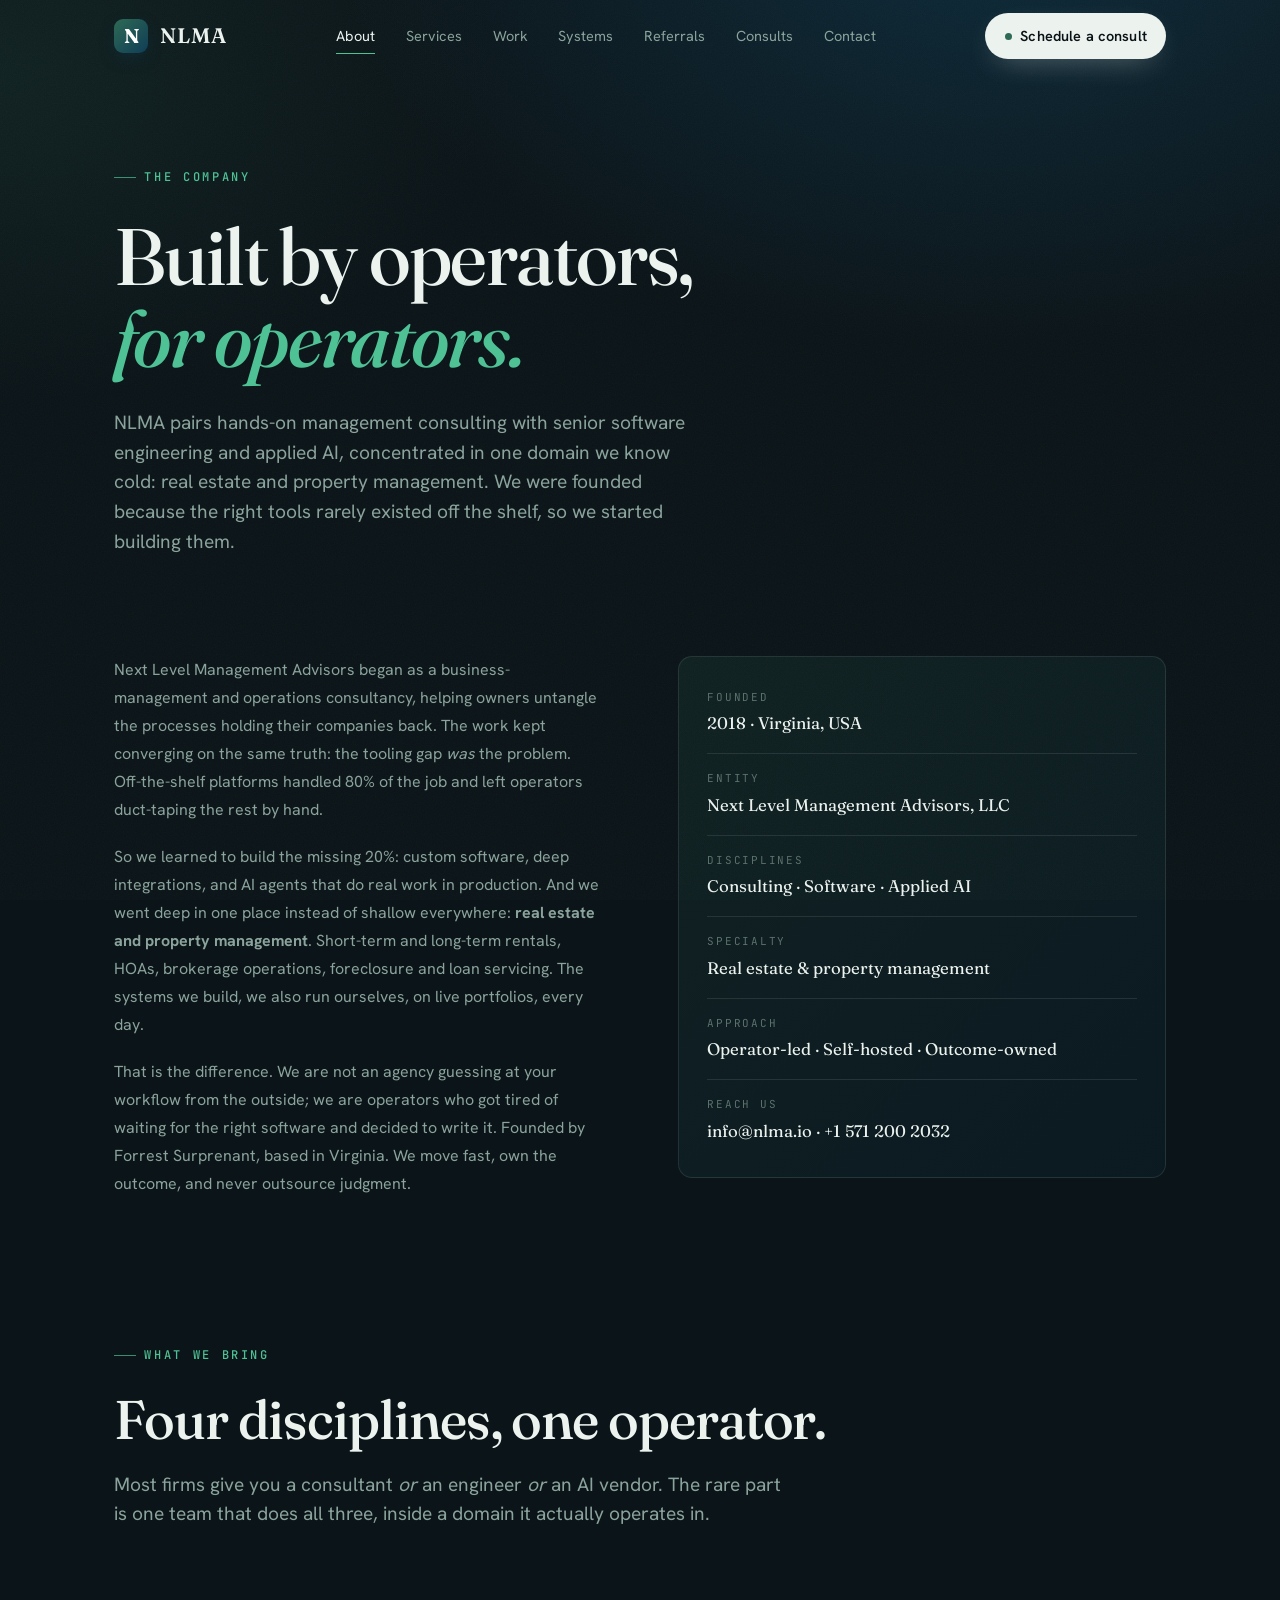
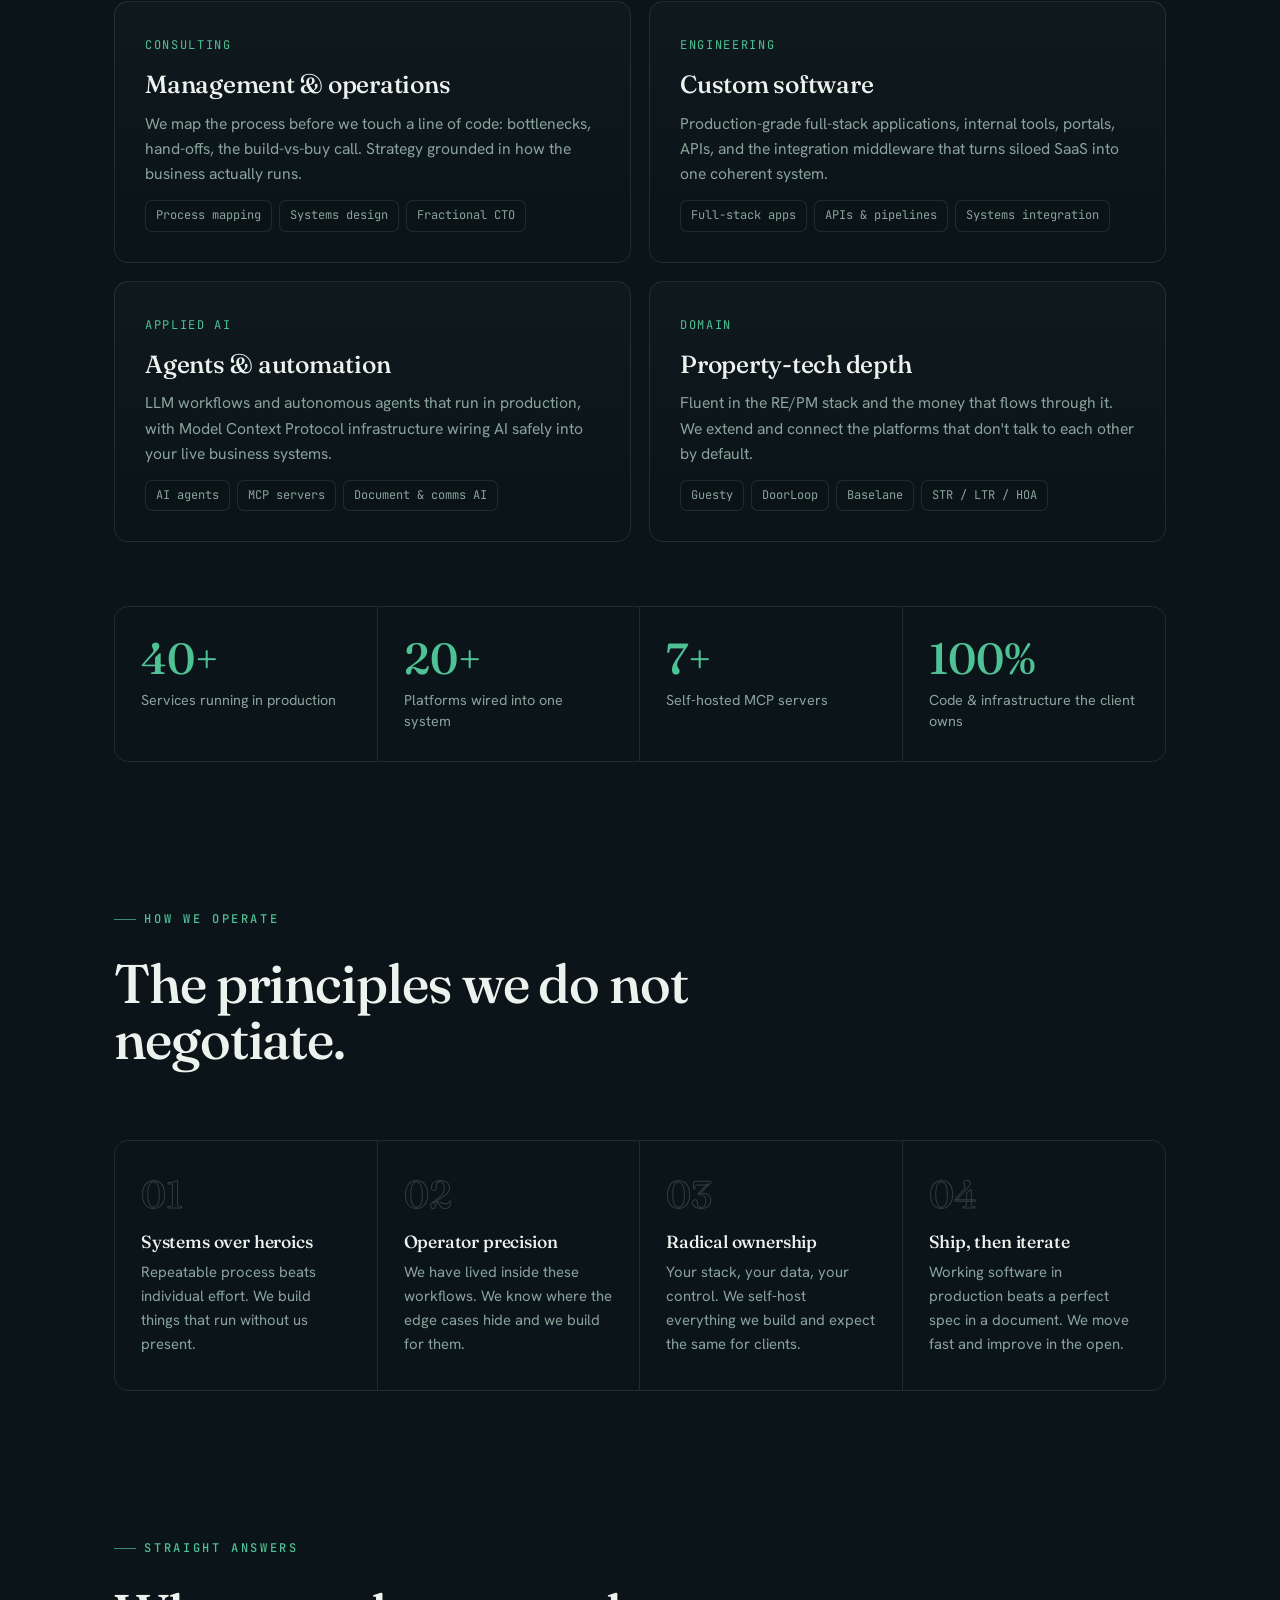
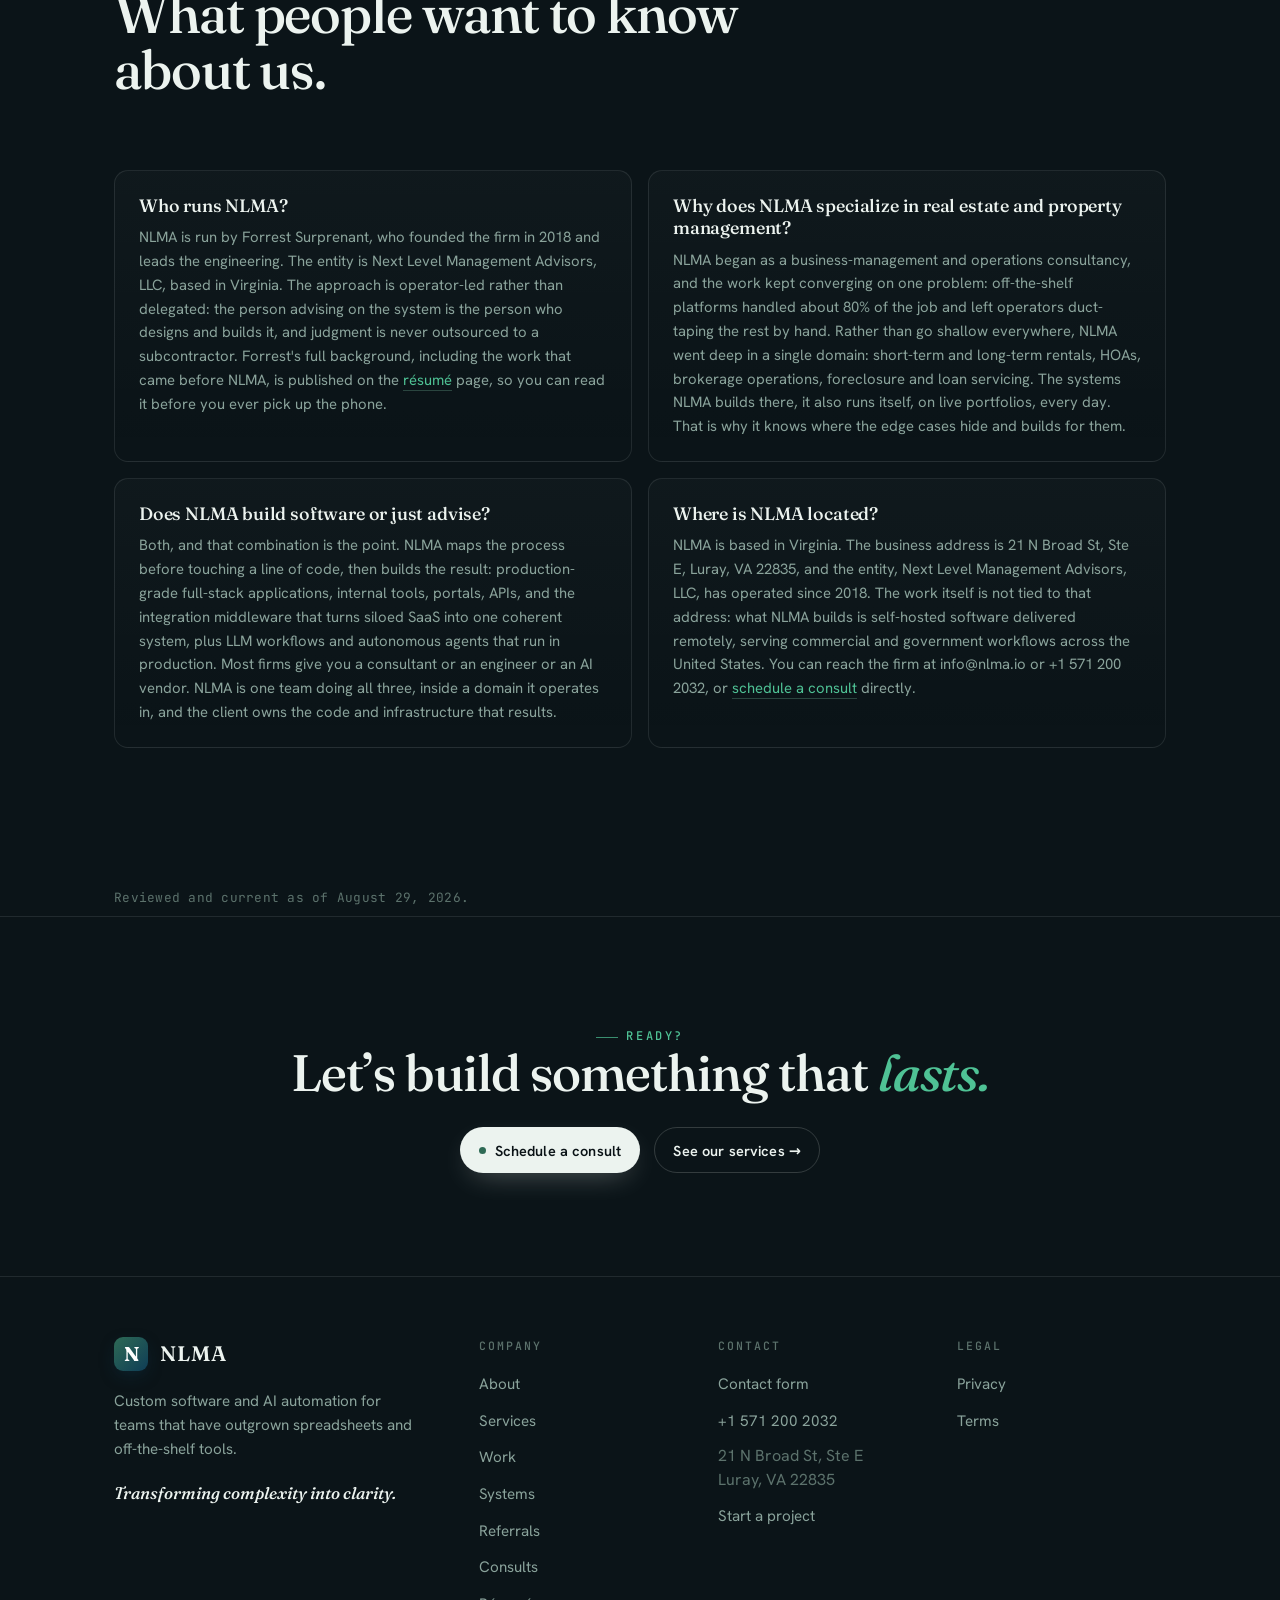
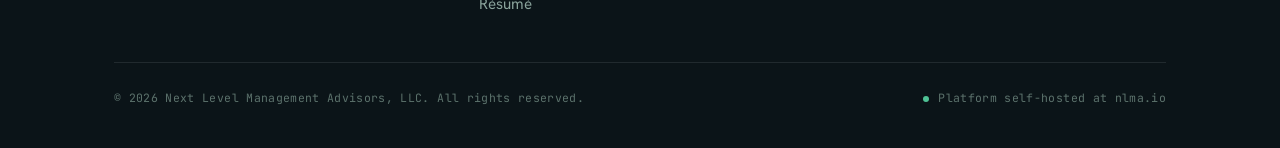
==== about.html @ 3d7e0e8d "Answer the questions buyers actually ask, and finish the dash sweep properly Four pages gain questio" ====
<!DOCTYPE html>
<html lang="en">
<head>
<meta charset="UTF-8" />
<meta name="viewport" content="width=device-width, initial-scale=1.0" />
<link rel="icon" href="/favicon.ico" sizes="any" />
<link rel="icon" href="/favicon.svg" type="image/svg+xml" />
<link rel="apple-touch-icon" href="/apple-touch-icon.png" />
<link rel="manifest" href="/site.webmanifest" />
<meta name="theme-color" content="#0B1418" />
<meta property="og:image" content="https://nlma.io/og-image.png" />
<meta property="og:image:width" content="1200" />
<meta property="og:image:height" content="630" />
<meta property="og:image:secure_url" content="https://nlma.io/og-image.png" />
<meta property="og:image:type" content="image/png" />
<meta property="og:image:alt" content="NLMA - Systems that do the work" />
<meta name="twitter:card" content="summary_large_image" />
<meta name="twitter:title" content="Systems that do the work · NLMA" />
<meta name="twitter:description" content="Operations consulting, software engineering, and applied AI, concentrated in real estate and property management." />
<meta name="twitter:image" content="https://nlma.io/og-image.png" />
<title>About · NLMA · Next Level Management Advisors</title>
<meta name="description" content="NLMA pairs operations consulting with senior software engineering and applied AI, concentrated in real estate and property management. Founded by operators who got tired of waiting for the right tools to exist." />
<link rel="canonical" href="https://nlma.io/about" />
<link rel="preload" href="/fonts/fraunces-roman.woff2" as="font" type="font/woff2" crossorigin />
<link rel="preload" href="/fonts/hanken-grotesk.woff2" as="font" type="font/woff2" crossorigin />
<link href="/fonts.css" rel="stylesheet" />
<style>

/* ============================================================
   TOKENS
   ============================================================ */
:root{
  --ink:#0B1418;--ink-2:#0E1E28;--ink-3:#10212c;
  --ocean:#0F3D56;--pine:#2E6A55;--signal:#4FC295;--signal-dim:#2E6A55;
  --paper:#ECF3EF;--muted:#8AA39B;--faint:#5C726C;
  --line:rgba(236,243,239,.10);--line-2:rgba(236,243,239,.18);
  --grad:linear-gradient(135deg,#2E6A55 0%,#0F3D56 100%);
  --grad-soft:linear-gradient(135deg,rgba(46,106,85,.16),rgba(15,61,86,.16));
  --maxw:1180px;--gutter:clamp(20px,5vw,72px);--r:14px;
  --f-display:"Fraunces",Georgia,"Times New Roman",serif;
  --f-body:"Hanken Grotesk",system-ui,-apple-system,Segoe UI,Roboto,sans-serif;
  --f-mono:"JetBrains Mono",ui-monospace,SFMono-Regular,Menlo,monospace;
  --ease:cubic-bezier(.22,.61,.36,1);
}
*,*::before,*::after{box-sizing:border-box}
html{-webkit-text-size-adjust:100%;scroll-behavior:smooth}
@media (prefers-reduced-motion:reduce){html{scroll-behavior:auto}}
body{margin:0;background:var(--ink);color:var(--paper);
  font-family:var(--f-body);font-size:clamp(16px,1.05vw,17px);line-height:1.6;
  font-weight:400;-webkit-font-smoothing:antialiased;text-rendering:optimizeLegibility;overflow-x:hidden;}
img,svg{display:block;max-width:100%}
a{color:inherit;text-decoration:none}
button{font:inherit;color:inherit;cursor:pointer}
::selection{background:rgba(79,194,149,.28);color:#fff}
body::before{content:"";position:fixed;inset:0;z-index:-2;pointer-events:none;
  background:radial-gradient(1100px 700px at 78% -8%,rgba(15,61,86,.55),transparent 60%),
    radial-gradient(900px 600px at 0% 8%,rgba(46,106,85,.16),transparent 55%),var(--ink);}
body::after{content:"";position:fixed;inset:0;z-index:-1;pointer-events:none;opacity:.035;
  background-image:url("data:image/svg+xml,%3Csvg xmlns='http://www.w3.org/2000/svg' width='140' height='140'%3E%3Cfilter id='n'%3E%3CfeTurbulence type='fractalNoise' baseFrequency='.9' numOctaves='2'/%3E%3C/filter%3E%3Crect width='100%25' height='100%25' filter='url(%23n)'/%3E%3C/svg%3E");}
.wrap{max-width:var(--maxw);margin-inline:auto;padding-inline:var(--gutter)}
.eyebrow{font-family:var(--f-mono);font-size:12px;font-weight:500;letter-spacing:.22em;
  text-transform:uppercase;color:var(--signal);display:inline-flex;align-items:center;gap:.7em;}
.eyebrow::before{content:"";width:22px;height:1px;background:var(--signal);opacity:.7}
h1,h2,h3{font-family:var(--f-display);font-weight:500;line-height:1.03;letter-spacing:-.02em;margin:0}
h2{font-size:clamp(2rem,4.6vw,3.4rem)}
h3{font-size:clamp(1.3rem,2vw,1.55rem);line-height:1.12;letter-spacing:-.01em}
.lede{color:var(--muted);font-size:clamp(1.05rem,1.5vw,1.22rem);line-height:1.55;max-width:62ch}
/* HEADER */
.site-head{position:fixed;top:0;left:0;right:0;z-index:60;
  transition:background .4s var(--ease),border-color .4s,backdrop-filter .4s;border-bottom:1px solid transparent;}
.site-head.scrolled{background:rgba(8,16,20,.72);backdrop-filter:blur(14px) saturate(140%);
  -webkit-backdrop-filter:blur(14px) saturate(140%);border-bottom-color:var(--line);}
.head-row{display:flex;align-items:center;justify-content:space-between;height:72px}
.brand{display:flex;align-items:center;gap:12px}
.brand .tile{width:34px;height:34px;border-radius:9px;background:var(--grad);
  display:grid;place-items:center;flex:none;box-shadow:0 6px 20px -8px rgba(15,61,86,.9)}
.brand .tile span{font-family:var(--f-display);font-weight:700;font-size:20px;color:#fff;line-height:1}
.brand .word{font-family:var(--f-display);font-weight:600;font-size:21px;letter-spacing:.04em}
.brand .word b{font-weight:600}
.nav{display:flex;align-items:center;gap:clamp(18px,2.4vw,36px)}
.nav a{font-size:14.5px;color:var(--muted);transition:color .25s;position:relative;padding:4px 0}
.nav a::after{content:"";position:absolute;left:0;bottom:-2px;height:1px;width:0;background:var(--signal);transition:width .3s var(--ease)}
.nav a:hover{color:var(--paper)}
.nav a:hover::after,.nav a[aria-current="page"]::after{width:100%}
.nav a[aria-current="page"]{color:var(--paper)}
.btn{display:inline-flex;align-items:center;gap:.6em;border-radius:999px;
  padding:.72em 1.25em;font-weight:600;font-size:14.5px;letter-spacing:.01em;
  border:1px solid transparent;transition:transform .25s var(--ease),box-shadow .3s,background .3s,border-color .3s;white-space:nowrap;}
.btn-primary{background:var(--paper);color:#0A1216;box-shadow:0 10px 30px -12px rgba(236,243,239,.4)}
.btn-primary .dot{width:7px;height:7px;border-radius:50%;background:var(--pine);transition:background .3s,box-shadow .3s}
.btn-primary:hover{transform:translateY(-2px)}
.btn-primary:hover .dot{background:var(--signal);box-shadow:0 0 0 4px rgba(79,194,149,.25)}
.btn-ghost{border-color:var(--line-2);color:var(--paper);background:transparent}
.btn-ghost:hover{border-color:var(--signal);background:rgba(79,194,149,.08);transform:translateY(-2px)}
.head-cta{display:flex;align-items:center;gap:14px}
.menu-toggle{display:none;width:42px;height:42px;border-radius:10px;border:1px solid var(--line-2);
  background:rgba(236,243,239,.03);align-items:center;justify-content:center}
.menu-toggle span,.menu-toggle span::before,.menu-toggle span::after{
  content:"";display:block;width:18px;height:1.5px;background:var(--paper);transition:.3s var(--ease)}
.menu-toggle span::before{transform:translateY(-6px)}
.menu-toggle span::after{transform:translateY(4.5px)}
body.menu-open .menu-toggle span{background:transparent}
body.menu-open .menu-toggle span::before{transform:rotate(45deg)}
body.menu-open .menu-toggle span::after{transform:rotate(-45deg) translateY(-1.5px)}
/* SECTION RHYTHM */
.section{padding-block:clamp(84px,11vw,140px);position:relative}
.section-head{max-width:760px;margin-bottom:clamp(40px,6vw,72px)}
.section-head h2{margin-top:.5em}
.section-head .lede{margin-top:1.1em}
/* CAP GRID */
.cap-grid{display:grid;grid-template-columns:repeat(2,1fr);gap:18px}
.cap{position:relative;border:1px solid var(--line);border-radius:var(--r);
  padding:34px 30px 30px;background:linear-gradient(180deg,rgba(236,243,239,.025),rgba(236,243,239,0));
  overflow:hidden;transition:transform .4s var(--ease),border-color .4s,background .4s;}
.cap::before{content:"";position:absolute;inset:-40% 50% 50% -40%;
  background:radial-gradient(circle,rgba(79,194,149,.16),transparent 70%);opacity:0;transition:opacity .5s var(--ease)}
.cap:hover{transform:translateY(-4px);border-color:var(--line-2);background:linear-gradient(180deg,rgba(236,243,239,.04),rgba(236,243,239,0))}
.cap:hover::before{opacity:1}
.cap .key{font-family:var(--f-mono);font-size:12px;color:var(--signal);letter-spacing:.14em;text-transform:uppercase}
.cap h3{margin:16px 0 12px}
.cap p{color:var(--muted);font-size:.98rem;margin:0;position:relative}
.cap .mark{position:absolute;top:28px;right:28px;color:var(--faint);transition:color .4s,transform .4s var(--ease)}
.cap:hover .mark{color:var(--signal);transform:translate(2px,-2px)}
/* CHIPS */
.chips{display:flex;flex-wrap:wrap;gap:7px;margin-top:14px}
.chip{font-family:var(--f-mono);font-size:12px;color:var(--muted);padding:5px 10px;border-radius:7px;
  border:1px solid var(--line);background:rgba(11,20,24,.4);transition:.3s var(--ease);cursor:default;white-space:nowrap}
.chip:hover{color:var(--paper);border-color:var(--signal);background:rgba(79,194,149,.08);transform:translateY(-2px)}
/* CONTACT / FORM */
.contact-panel{border:1px solid var(--line);border-radius:24px;overflow:hidden;
  display:grid;grid-template-columns:1.05fr .95fr;
  background:linear-gradient(135deg,rgba(46,106,85,.14),rgba(15,61,86,.18));}
.contact-left{padding:clamp(38px,5vw,60px)}
.contact-left h2{font-size:clamp(2rem,4.4vw,3.1rem)}
.contact-left h2 .it{font-style:italic}
.reach{margin-top:34px;display:flex;flex-direction:column;gap:6px}
.reach a{font-family:var(--f-display);font-size:clamp(1.3rem,2.4vw,1.9rem);font-weight:500;
  display:inline-flex;align-items:center;gap:.4em;width:fit-content;position:relative}
.reach a .u{position:absolute;left:0;bottom:1px;height:2px;width:0;background:var(--signal);transition:width .35s var(--ease)}
.reach a:hover .u{width:100%}
.reach .k{font-family:var(--f-mono);font-size:11px;letter-spacing:.18em;text-transform:uppercase;
  color:var(--faint);display:block;margin-bottom:4px}
.reach .meta{margin-top:30px;font-family:var(--f-mono);font-size:12px;color:var(--faint);letter-spacing:.04em;line-height:1.8}
.form{padding:clamp(34px,4.5vw,52px);background:rgba(8,16,20,.5);border-left:1px solid var(--line);display:flex;flex-direction:column;gap:16px}
.form .fhead{font-family:var(--f-mono);font-size:11.5px;letter-spacing:.18em;text-transform:uppercase;color:var(--muted);margin-bottom:4px}
.field{display:flex;flex-direction:column;gap:7px}
.field label{font-size:13px;color:var(--muted)}
.field input,.field textarea{background:rgba(236,243,239,.04);border:1px solid var(--line-2);border-radius:10px;color:var(--paper);
  padding:12px 14px;font:inherit;font-size:15px;transition:border-color .3s,background .3s;resize:vertical}
.field input:focus,.field textarea:focus{outline:none;border-color:var(--signal);background:rgba(79,194,149,.06)}
.field input::placeholder,.field textarea::placeholder{color:var(--faint)}
.form .btn-primary{justify-content:center;margin-top:6px}
/* FOOTER */
.foot{border-top:1px solid var(--line);padding-block:60px 40px}
.foot-top{display:grid;grid-template-columns:1.6fr 1fr 1fr 1fr;gap:30px;padding-bottom:46px;border-bottom:1px solid var(--line)}
.foot .blurb{color:var(--muted);font-size:.95rem;max-width:34ch;margin:18px 0 0}
.foot .tagline{font-family:var(--f-display);font-style:italic;color:var(--paper);font-size:1.05rem;margin-top:18px}
.foot h4{font-family:var(--f-mono);font-size:11.5px;letter-spacing:.18em;text-transform:uppercase;color:var(--faint);font-weight:500;margin:0 0 16px}
.foot ul{list-style:none;margin:0;padding:0;display:flex;flex-direction:column;gap:11px}
.foot ul a{color:var(--muted);font-size:.95rem;transition:color .25s}
.foot ul a:hover{color:var(--signal)}
.foot-bot{display:flex;align-items:center;justify-content:space-between;gap:20px;padding-top:26px;flex-wrap:wrap}
.foot-bot p{margin:0;font-family:var(--f-mono);font-size:11.5px;color:var(--faint);letter-spacing:.03em}
.foot-bot .sysline{display:inline-flex;align-items:center;gap:9px}
.foot-bot .sysline i{width:6px;height:6px;border-radius:50%;background:var(--signal);font-style:normal;animation:beat 2.4s var(--ease) infinite}
@keyframes beat{0%{box-shadow:0 0 0 0 rgba(79,194,149,.55)}70%{box-shadow:0 0 0 9px rgba(79,194,149,0)}100%{box-shadow:0 0 0 0 rgba(79,194,149,0)}}
/* REVEAL */
.reveal{opacity:0;transform:translateY(26px);transition:opacity .8s var(--ease),transform .8s var(--ease)}
.reveal.in{opacity:1;transform:none}
.reveal[data-d="1"]{transition-delay:.08s}
.reveal[data-d="2"]{transition-delay:.16s}
.reveal[data-d="3"]{transition-delay:.24s}
.reveal[data-d="4"]{transition-delay:.32s}
.reveal[data-d="5"]{transition-delay:.40s}
a:focus-visible,button:focus-visible,input:focus-visible,textarea:focus-visible{
  outline:2px solid var(--signal);outline-offset:3px;border-radius:6px}
@media (max-width:960px){
  .nav,.head-cta .btn{display:none}
  .menu-toggle{display:flex}
  .head-cta{gap:0}
  .mobile-nav{position:fixed;inset:72px 0 0;z-index:55;background:rgba(8,15,19,.97);
    backdrop-filter:blur(16px);-webkit-backdrop-filter:blur(16px);
    display:flex;flex-direction:column;gap:6px;padding:30px var(--gutter);
    transform:translateY(-12px);opacity:0;pointer-events:none;transition:opacity .35s var(--ease),transform .35s var(--ease)}
  body.menu-open .mobile-nav{opacity:1;transform:none;pointer-events:auto}
  .mobile-nav a{font-family:var(--f-display);font-size:1.7rem;color:var(--paper);padding:14px 0;border-bottom:1px solid var(--line)}
  .mobile-nav .btn{margin-top:22px;justify-content:center;font-size:16px;padding:1em}
  .mobile-nav .btn-primary{color:#0A1216}
  .cap-grid{grid-template-columns:1fr}
  .contact-panel{grid-template-columns:1fr}
  .form{border-left:none;border-top:1px solid var(--line)}
  .foot-top{grid-template-columns:1fr 1fr}
  .foot .brandcol{grid-column:1 / -1}
}
@media (max-width:560px){
  .foot-top{grid-template-columns:1fr}
}
.mobile-nav{display:none}
@media (max-width:960px){.mobile-nav{display:flex}}
@media (prefers-reduced-motion:reduce){
  .reveal{opacity:1;transform:none;transition:none}
  .foot-bot .sysline i{animation:none}
}


/* page hero */
.page-hero{padding-top:160px;padding-bottom:80px}
.page-hero .eyebrow{margin-bottom:28px}
.page-hero h1{font-size:clamp(2.8rem,6.4vw,5rem);max-width:16ch}
.page-hero h1 .it{font-style:italic;color:var(--signal)}
.page-hero .lede{margin-top:28px;max-width:54ch}
/* values */
.values{display:grid;grid-template-columns:repeat(4,1fr);gap:0;border:1px solid var(--line);border-radius:var(--r);overflow:hidden}
.val{padding:34px 26px;border-right:1px solid var(--line)}
.val:last-child{border-right:none}
.val .num{font-family:var(--f-display);font-size:2.4rem;font-weight:500;color:transparent;
  -webkit-text-stroke:1px var(--line-2);line-height:1;margin-bottom:18px;transition:-webkit-text-stroke-color .4s}
.val:hover .num{-webkit-text-stroke-color:var(--signal)}
.val h3{font-size:1.1rem;margin-bottom:10px}
.val p{color:var(--muted);font-size:.93rem;margin:0}
/* story */
.story-grid{display:grid;grid-template-columns:1fr 1fr;gap:clamp(36px,6vw,90px);align-items:start}
.story-copy p{color:var(--muted);line-height:1.75;margin:0 0 1.2em}
.story-copy p:last-child{margin:0}
.story-aside{border:1px solid var(--line);border-radius:var(--r);padding:32px 28px;background:var(--grad-soft)}
.story-aside .item{display:flex;flex-direction:column;gap:4px;padding:16px 0;border-bottom:1px solid var(--line)}
.story-aside .item:first-child{padding-top:0}
.story-aside .item:last-child{border-bottom:none;padding-bottom:0}
.story-aside .item .k{font-family:var(--f-mono);font-size:11px;letter-spacing:.16em;text-transform:uppercase;color:var(--faint)}
.story-aside .item .v{font-family:var(--f-display);font-size:1.05rem;color:var(--paper)}
/* cta strip */
.cta-strip{text-align:center;padding-block:clamp(60px,8vw,110px);border-top:1px solid var(--line)}
.cta-strip h2{font-size:clamp(2rem,4.2vw,3.2rem);margin-bottom:28px}
.cta-strip h2 .it{font-style:italic;color:var(--signal)}
.cta-strip .btns{display:flex;justify-content:center;gap:14px;flex-wrap:wrap}
@media(max-width:960px){
  .values{grid-template-columns:1fr 1fr}
  .val{border-bottom:1px solid var(--line)}
  .val:nth-child(even){border-right:none}
  .val:nth-last-child(-n+2){border-bottom:none}
  .story-grid{grid-template-columns:1fr}
}
@media(max-width:560px){
  .values{grid-template-columns:1fr}
  .val{border-right:none}
  .val:last-child{border-bottom:none}
}
/* proof band */
.proof{display:grid;grid-template-columns:repeat(4,1fr);gap:0;border:1px solid var(--line);border-radius:var(--r);overflow:hidden}
.proof .p{padding:30px 26px;border-right:1px solid var(--line)}
.proof .p:last-child{border-right:none}
.proof .n{font-family:var(--f-display);font-size:clamp(2rem,3.4vw,2.8rem);font-weight:500;color:var(--signal);line-height:1}
.proof .l{color:var(--muted);font-size:.9rem;margin-top:10px;line-height:1.4}
@media(max-width:960px){
  .proof{grid-template-columns:1fr 1fr}
  .proof .p{border-bottom:1px solid var(--line)}
  .proof .p:nth-child(even){border-right:none}
  .proof .p:nth-last-child(-n+2){border-bottom:none}
}
@media(max-width:560px){.proof{grid-template-columns:1fr}.proof .p{border-right:none}.proof .p:last-child{border-bottom:none}}

/* ===== Q&A ===== */
.qa{display:grid;grid-template-columns:repeat(2,1fr);gap:16px}
.qa-item{border:1px solid var(--line);border-radius:var(--r);padding:24px 24px 22px;
  background:linear-gradient(180deg,rgba(236,243,239,.022),rgba(236,243,239,0))}
.qa-item h3{font-family:var(--f-display);font-size:1.12rem;color:var(--paper);margin:0 0 9px;line-height:1.25}
.qa-item p{color:var(--muted);font-size:.93rem;line-height:1.6;margin:0}
.qa-item a{color:var(--signal);text-decoration:none;border-bottom:1px solid rgba(122,194,161,.28)}
.qa-item a:hover{border-bottom-color:var(--signal)}
@media(max-width:900px){.qa{grid-template-columns:1fr}}
.reviewed-stamp{margin:0 0 8px;color:var(--faint);font-size:.8rem;font-family:var(--f-mono);letter-spacing:.02em}


.founder{margin:0 0 20px}
.founder img{display:block;width:100%;height:auto;border-radius:var(--r);border:1px solid var(--line)}
.founder figcaption{margin-top:10px;color:var(--faint);font-size:.85rem}
</style>
<noscript><style>.reveal{opacity:1 !important;transform:none !important}[data-boot]{opacity:1 !important}</style></noscript>
<script type="application/ld+json">
{"@context":"https://schema.org","@type":"ProfessionalService","@id":"https://nlma.io/#organization","name":"Next Level Management Advisors","alternateName":"NLMA","url":"https://nlma.io","logo":"https://nlma.io/icon-512.png","email":"info@nlma.io","telephone":"+1-571-200-2032","address":{"@type":"PostalAddress","streetAddress":"21 N Broad St, Ste E","addressLocality":"Luray","addressRegion":"VA","postalCode":"22835","addressCountry":"US"},"areaServed":"US","description":"Custom software and AI automation that turns operational complexity into systems that run themselves.","founder":{"@id":"https://nlma.io/#person"}}
</script>
<script type="application/ld+json">
{"@context":"https://schema.org","@type":"BreadcrumbList","itemListElement":[{"@type":"ListItem","position":1,"name":"Home","item":"https://nlma.io/"},{"@type":"ListItem","position":2,"name":"About","item":"https://nlma.io/about"}]}
</script>
</head>
<body>

<header class="site-head" id="head">
  <div class="wrap head-row">
    <a class="brand" href="/" aria-label="NLMA home">
      <span class="tile"><span>N</span></span>
      <span class="word"><b>NLMA</b></span>
    </a>
    <nav class="nav" aria-label="Primary">
      <a href="/about" aria-current="page">About</a>
      <a href="/services">Services</a>
      <a href="/portfolio">Work</a>
      <a href="/#systems">Systems</a>
      <a href="/referrals">Referrals</a>
      <a href="/consults">Consults</a>
      <a href="/contact">Contact</a>
    </nav>
    <div class="head-cta">
      <a class="btn btn-primary" href="/consults"><span class="dot"></span>Schedule a consult</a>
      <button class="menu-toggle" id="menuToggle" aria-label="Open menu" aria-expanded="false"><span></span></button>
    </div>
  </div>
</header>

<nav class="mobile-nav" id="mobileNav" aria-label="Mobile">
  <a href="/about">About</a>
  <a href="/services">Services</a>
  <a href="/portfolio">Work</a>
  <a href="/#systems">Systems</a>
  <a href="/referrals">Referrals</a>
  <a href="/consults">Consults</a>
  <a href="/contact">Contact</a>
  <a class="btn btn-primary" href="/consults"><span class="dot"></span>Schedule a consult</a>
</nav>

<main>

<!-- PAGE HERO -->
<section class="page-hero section">
  <div class="wrap">
    <span class="eyebrow" data-boot>The company</span>
    <h1 data-boot>Built by operators,<br><span class="it">for operators.</span></h1>
    <p class="lede" data-boot>NLMA pairs hands-on management consulting with senior software engineering and applied AI, concentrated in one domain we know cold: real estate and property management. We were founded because the right tools rarely existed off the shelf, so we started building them.</p>
  </div>
</section>

<!-- STORY -->
<section class="section" style="padding-top:0">
  <div class="wrap">
    <div class="story-grid">
      <div class="story-copy reveal">
        <p>Next Level Management Advisors began as a business-management and operations consultancy, helping owners untangle the processes holding their companies back. The work kept converging on the same truth: the tooling gap <em>was</em> the problem. Off-the-shelf platforms handled 80% of the job and left operators duct-taping the rest by hand.</p>
        <p>So we learned to build the missing 20%: custom software, deep integrations, and AI agents that do real work in production. And we went deep in one place instead of shallow everywhere: <strong>real estate and property management</strong>. Short-term and long-term rentals, HOAs, brokerage operations, foreclosure and loan servicing. The systems we build, we also run ourselves, on live portfolios, every day.</p>
        <p>That is the difference. We are not an agency guessing at your workflow from the outside; we are operators who got tired of waiting for the right software and decided to write it. Founded by Forrest Surprenant, based in Virginia. We move fast, own the outcome, and never outsource judgment.</p>
      </div>
            <!-- ===================================================================
           FOUNDER HEADSHOT SLOT
           To activate: drop a photo at  images/forrest-surprenant.jpg
             - 800x800 minimum, square crop, face centred
             - then DELETE the two comment markers around the <figure> below.
           Left commented so the page never ships a broken image.
      ==================================================================== -->
      <!--
      <figure class="founder reveal">
        <img src="/images/forrest-surprenant.jpg" width="440" height="440"
             loading="lazy" decoding="async"
             alt="Forrest Surprenant, founder of Next Level Management Advisors.">
        <figcaption>Forrest Surprenant, founder. Based in Virginia.</figcaption>
      </figure>
      -->
      <div class="story-aside reveal" data-d="2">
        <div class="item"><span class="k">Founded</span><span class="v">2018 · Virginia, USA</span></div>
        <div class="item"><span class="k">Entity</span><span class="v">Next Level Management Advisors, LLC</span></div>
        <div class="item"><span class="k">Disciplines</span><span class="v">Consulting · Software · Applied AI</span></div>
        <div class="item"><span class="k">Specialty</span><span class="v">Real estate &amp; property management</span></div>
        <div class="item"><span class="k">Approach</span><span class="v">Operator-led · Self-hosted · Outcome-owned</span></div>
        <div class="item"><span class="k">Reach us</span><span class="v">info@nlma.io · +1 571 200 2032</span></div>
      </div>
    </div>
  </div>
</section>

<!-- EXPERTISE -->
<section class="section" style="padding-top:0">
  <div class="wrap">
    <div class="section-head reveal">
      <span class="eyebrow">What we bring</span>
      <h2>Four disciplines, one operator.</h2>
      <p class="lede">Most firms give you a consultant <em>or</em> an engineer <em>or</em> an AI vendor. The rare part is one team that does all three, inside a domain it actually operates in.</p>
    </div>
    <div class="cap-grid">
      <div class="cap reveal">
        <div class="key">Consulting</div>
        <h3>Management &amp; operations</h3>
        <p>We map the process before we touch a line of code: bottlenecks, hand-offs, the build-vs-buy call. Strategy grounded in how the business actually runs.</p>
        <div class="chips"><span class="chip">Process mapping</span><span class="chip">Systems design</span><span class="chip">Fractional CTO</span></div>
      </div>
      <div class="cap reveal" data-d="1">
        <div class="key">Engineering</div>
        <h3>Custom software</h3>
        <p>Production-grade full-stack applications, internal tools, portals, APIs, and the integration middleware that turns siloed SaaS into one coherent system.</p>
        <div class="chips"><span class="chip">Full-stack apps</span><span class="chip">APIs &amp; pipelines</span><span class="chip">Systems integration</span></div>
      </div>
      <div class="cap reveal" data-d="2">
        <div class="key">Applied AI</div>
        <h3>Agents &amp; automation</h3>
        <p>LLM workflows and autonomous agents that run in production, with Model Context Protocol infrastructure wiring AI safely into your live business systems.</p>
        <div class="chips"><span class="chip">AI agents</span><span class="chip">MCP servers</span><span class="chip">Document &amp; comms AI</span></div>
      </div>
      <div class="cap reveal" data-d="3">
        <div class="key">Domain</div>
        <h3>Property-tech depth</h3>
        <p>Fluent in the RE/PM stack and the money that flows through it. We extend and connect the platforms that don't talk to each other by default.</p>
        <div class="chips"><span class="chip">Guesty</span><span class="chip">DoorLoop</span><span class="chip">Baselane</span><span class="chip">STR / LTR / HOA</span></div>
      </div>
    </div>
    <div class="proof reveal" data-d="2" style="margin-top:clamp(40px,6vw,64px)">
      <div class="p"><div class="n">40+</div><div class="l">Services running in production</div></div>
      <div class="p"><div class="n">20+</div><div class="l">Platforms wired into one system</div></div>
      <div class="p"><div class="n">7+</div><div class="l">Self-hosted MCP servers</div></div>
      <div class="p"><div class="n">100%</div><div class="l">Code &amp; infrastructure the client owns</div></div>
    </div>
  </div>
</section>

<!-- VALUES -->
<section class="section" style="padding-top:0">
  <div class="wrap">
    <div class="section-head reveal">
      <span class="eyebrow">How we operate</span>
      <h2>The principles we do not negotiate.</h2>
    </div>
    <div class="values">
      <div class="val reveal">
        <div class="num">01</div>
        <h3>Systems over heroics</h3>
        <p>Repeatable process beats individual effort. We build things that run without us present.</p>
      </div>
      <div class="val reveal" data-d="1">
        <div class="num">02</div>
        <h3>Operator precision</h3>
        <p>We have lived inside these workflows. We know where the edge cases hide and we build for them.</p>
      </div>
      <div class="val reveal" data-d="2">
        <div class="num">03</div>
        <h3>Radical ownership</h3>
        <p>Your stack, your data, your control. We self-host everything we build and expect the same for clients.</p>
      </div>
      <div class="val reveal" data-d="3">
        <div class="num">04</div>
        <h3>Ship, then iterate</h3>
        <p>Working software in production beats a perfect spec in a document. We move fast and improve in the open.</p>
      </div>
    </div>
  </div>
</section>

<!-- QUESTIONS -->
<section class="section" style="padding-top:0">
  <div class="wrap">
    <div class="section-head reveal">
      <span class="eyebrow">Straight answers</span>
      <h2>What people want to know about us.</h2>
    </div>
    <div class="qa">
      <div class="qa-item reveal">
        <h3>Who runs NLMA?</h3>
        <p>NLMA is run by Forrest Surprenant, who founded the firm in 2018 and leads the engineering. The entity is Next Level Management Advisors, LLC, based in Virginia. The approach is operator-led rather than delegated: the person advising on the system is the person who designs and builds it, and judgment is never outsourced to a subcontractor. Forrest's full background, including the work that came before NLMA, is published on the <a href="/resume">r&eacute;sum&eacute;</a> page, so you can read it before you ever pick up the phone.</p>
      </div>
      <div class="qa-item reveal" data-d="1">
        <h3>Why does NLMA specialize in real estate and property management?</h3>
        <p>NLMA began as a business-management and operations consultancy, and the work kept converging on one problem: off-the-shelf platforms handled about 80% of the job and left operators duct-taping the rest by hand. Rather than go shallow everywhere, NLMA went deep in a single domain: short-term and long-term rentals, HOAs, brokerage operations, foreclosure and loan servicing. The systems NLMA builds there, it also runs itself, on live portfolios, every day. That is why it knows where the edge cases hide and builds for them.</p>
      </div>
      <div class="qa-item reveal" data-d="2">
        <h3>Does NLMA build software or just advise?</h3>
        <p>Both, and that combination is the point. NLMA maps the process before touching a line of code, then builds the result: production-grade full-stack applications, internal tools, portals, APIs, and the integration middleware that turns siloed SaaS into one coherent system, plus LLM workflows and autonomous agents that run in production. Most firms give you a consultant or an engineer or an AI vendor. NLMA is one team doing all three, inside a domain it operates in, and the client owns the code and infrastructure that results.</p>
      </div>
      <div class="qa-item reveal" data-d="3">
        <h3>Where is NLMA located?</h3>
        <p>NLMA is based in Virginia. The business address is 21 N Broad St, Ste E, Luray, VA 22835, and the entity, Next Level Management Advisors, LLC, has operated since 2018. The work itself is not tied to that address: what NLMA builds is self-hosted software delivered remotely, serving commercial and government workflows across the United States. You can reach the firm at info@nlma.io or +1 571 200 2032, or <a href="/consults">schedule a consult</a> directly.</p>
      </div>
    </div>
  </div>
</section>

<div class="wrap"><p class="reviewed-stamp">Reviewed and current as of <time datetime="2026-08-29">August 29, 2026</time>.</p></div>

<!-- CTA -->
<section class="cta-strip">
  <div class="wrap">
    <span class="eyebrow">Ready?</span>
    <h2>Let&rsquo;s build something that <span class="it">lasts.</span></h2>
    <div class="btns">
      <a class="btn btn-primary" href="/consults"><span class="dot"></span>Schedule a consult</a>
      <a class="btn btn-ghost" href="/services">See our services &rarr;</a>
    </div>
  </div>
</section>

</main>

<footer class="foot">
  <div class="wrap">
    <div class="foot-top">
      <div class="brandcol">
        <a class="brand" href="/" aria-label="NLMA home">
          <span class="tile"><span>N</span></span>
          <span class="word"><b>NLMA</b></span>
        </a>
        <p class="blurb">Custom software and AI automation for teams that have outgrown spreadsheets and off-the-shelf tools.</p>
        <p class="tagline">Transforming complexity into clarity.</p>
      </div>
      <div>
        <h4>Company</h4>
        <ul>
          <li><a href="/about">About</a></li>
          <li><a href="/services">Services</a></li>
          <li><a href="/portfolio">Work</a></li>
          <li><a href="/#systems">Systems</a></li>
          <li><a href="/referrals">Referrals</a></li>
          <li><a href="/consults">Consults</a></li>
          <li><a href="/resume">Résumé</a></li>
        </ul>
      </div>
      <div>
        <h4>Contact</h4>
        <ul>
          <li><a href="/#contact">Contact form</a></li>
          <li><a href="tel:+15712002032">+1 571 200 2032</a></li>
          <li style="color:var(--faint);line-height:1.5">21 N Broad St, Ste E<br>Luray, VA 22835</li>
          <li><a href="/consults">Start a project</a></li>
        </ul>
      </div>
      <div>
        <h4>Legal</h4>
        <ul>
          <li><a href="/privacy">Privacy</a></li>
          <li><a href="/terms">Terms</a></li>
        </ul>
      </div>
    </div>
    <div class="foot-bot">
      <p>&copy; 2026 Next Level Management Advisors, LLC. All rights reserved.</p>
      <p class="sysline"><i></i>Platform self-hosted at nlma.io</p>
    </div>
  </div>
</footer>
<script>
(function(){
  var head=document.getElementById('head');
  var onScroll=function(){ head.classList.toggle('scrolled', window.scrollY>24); };
  onScroll(); window.addEventListener('scroll',onScroll,{passive:true});
  var t=document.getElementById('menuToggle');
  var close=function(){document.body.classList.remove('menu-open');t.setAttribute('aria-expanded','false');};
  t.addEventListener('click',function(){
    var open=document.body.classList.toggle('menu-open');
    t.setAttribute('aria-expanded',open?'true':'false');
  });
  document.querySelectorAll('#mobileNav a').forEach(function(a){a.addEventListener('click',close);});
})();
(function(){
  var reduce=window.matchMedia('(prefers-reduced-motion:reduce)').matches;
  var els=document.querySelectorAll('.reveal');
  if(reduce){els.forEach(function(e){e.classList.add('in');});}
  else if('IntersectionObserver' in window){
    var io=new IntersectionObserver(function(en){
      en.forEach(function(x){ if(x.isIntersecting){x.target.classList.add('in');io.unobserve(x.target);} });
    },{threshold:.16,rootMargin:'0px 0px -8% 0px'});
    els.forEach(function(e){io.observe(e);});
  } else { els.forEach(function(e){e.classList.add('in');}); }
})();
</script>
</body>
</html>
---- fonts.css ----
/* Self-hosted: Fraunces (display), Hanken Grotesk (body), JetBrains Mono (data).
   Subsetted to Latin; each @font-face is fetched by the browser only if a
   matching glyph is actually rendered on the page. */
@font-face{
  font-family:'Fraunces';
  font-style:italic;
  font-weight:500 600;
  font-display:swap;
  src:url(/fonts/fraunces-italic.woff2) format('woff2');
  unicode-range:U+0000-00FF,U+0131,U+0152-0153,U+02BB-02BC,U+02C6,U+02DA,U+02DC,U+0304,U+0308,U+0329,U+2000-206F,U+20AC,U+2122,U+2191,U+2193,U+2212,U+2215,U+FEFF,U+FFFD;
}
@font-face{
  font-family:'Fraunces';
  font-style:normal;
  font-weight:400 700;
  font-display:swap;
  src:url(/fonts/fraunces-roman.woff2) format('woff2');
  unicode-range:U+0000-00FF,U+0131,U+0152-0153,U+02BB-02BC,U+02C6,U+02DA,U+02DC,U+0304,U+0308,U+0329,U+2000-206F,U+20AC,U+2122,U+2191,U+2193,U+2212,U+2215,U+FEFF,U+FFFD;
}
@font-face{
  font-family:'Hanken Grotesk';
  font-style:normal;
  font-weight:400 700;
  font-display:swap;
  src:url(/fonts/hanken-grotesk.woff2) format('woff2');
  unicode-range:U+0000-00FF,U+0131,U+0152-0153,U+02BB-02BC,U+02C6,U+02DA,U+02DC,U+0304,U+0308,U+0329,U+2000-206F,U+20AC,U+2122,U+2191,U+2193,U+2212,U+2215,U+FEFF,U+FFFD;
}
@font-face{
  font-family:'JetBrains Mono';
  font-style:normal;
  font-weight:400 700;
  font-display:swap;
  src:url(/fonts/jetbrains-mono.woff2) format('woff2');
  unicode-range:U+0000-00FF,U+0131,U+0152-0153,U+02BB-02BC,U+02C6,U+02DA,U+02DC,U+0304,U+0308,U+0329,U+2000-206F,U+20AC,U+2122,U+2191,U+2193,U+2212,U+2215,U+FEFF,U+FFFD;
}
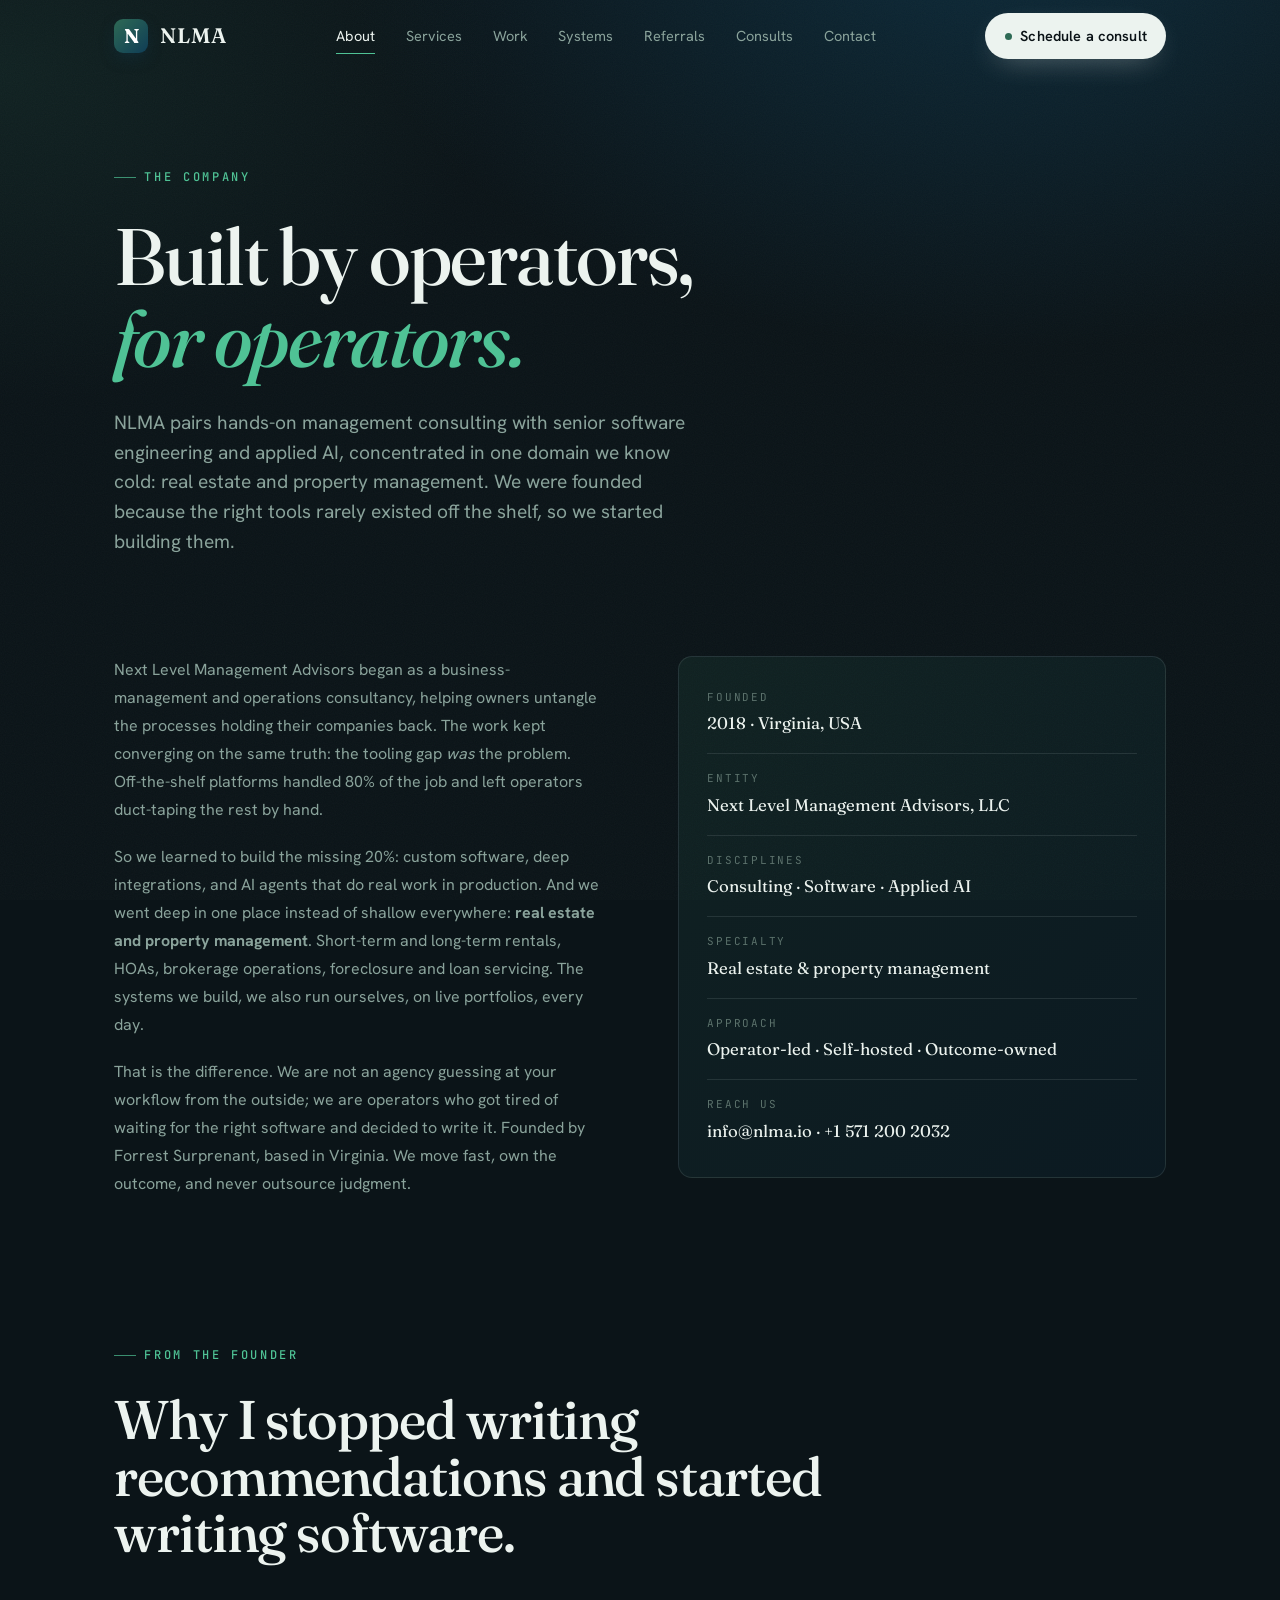
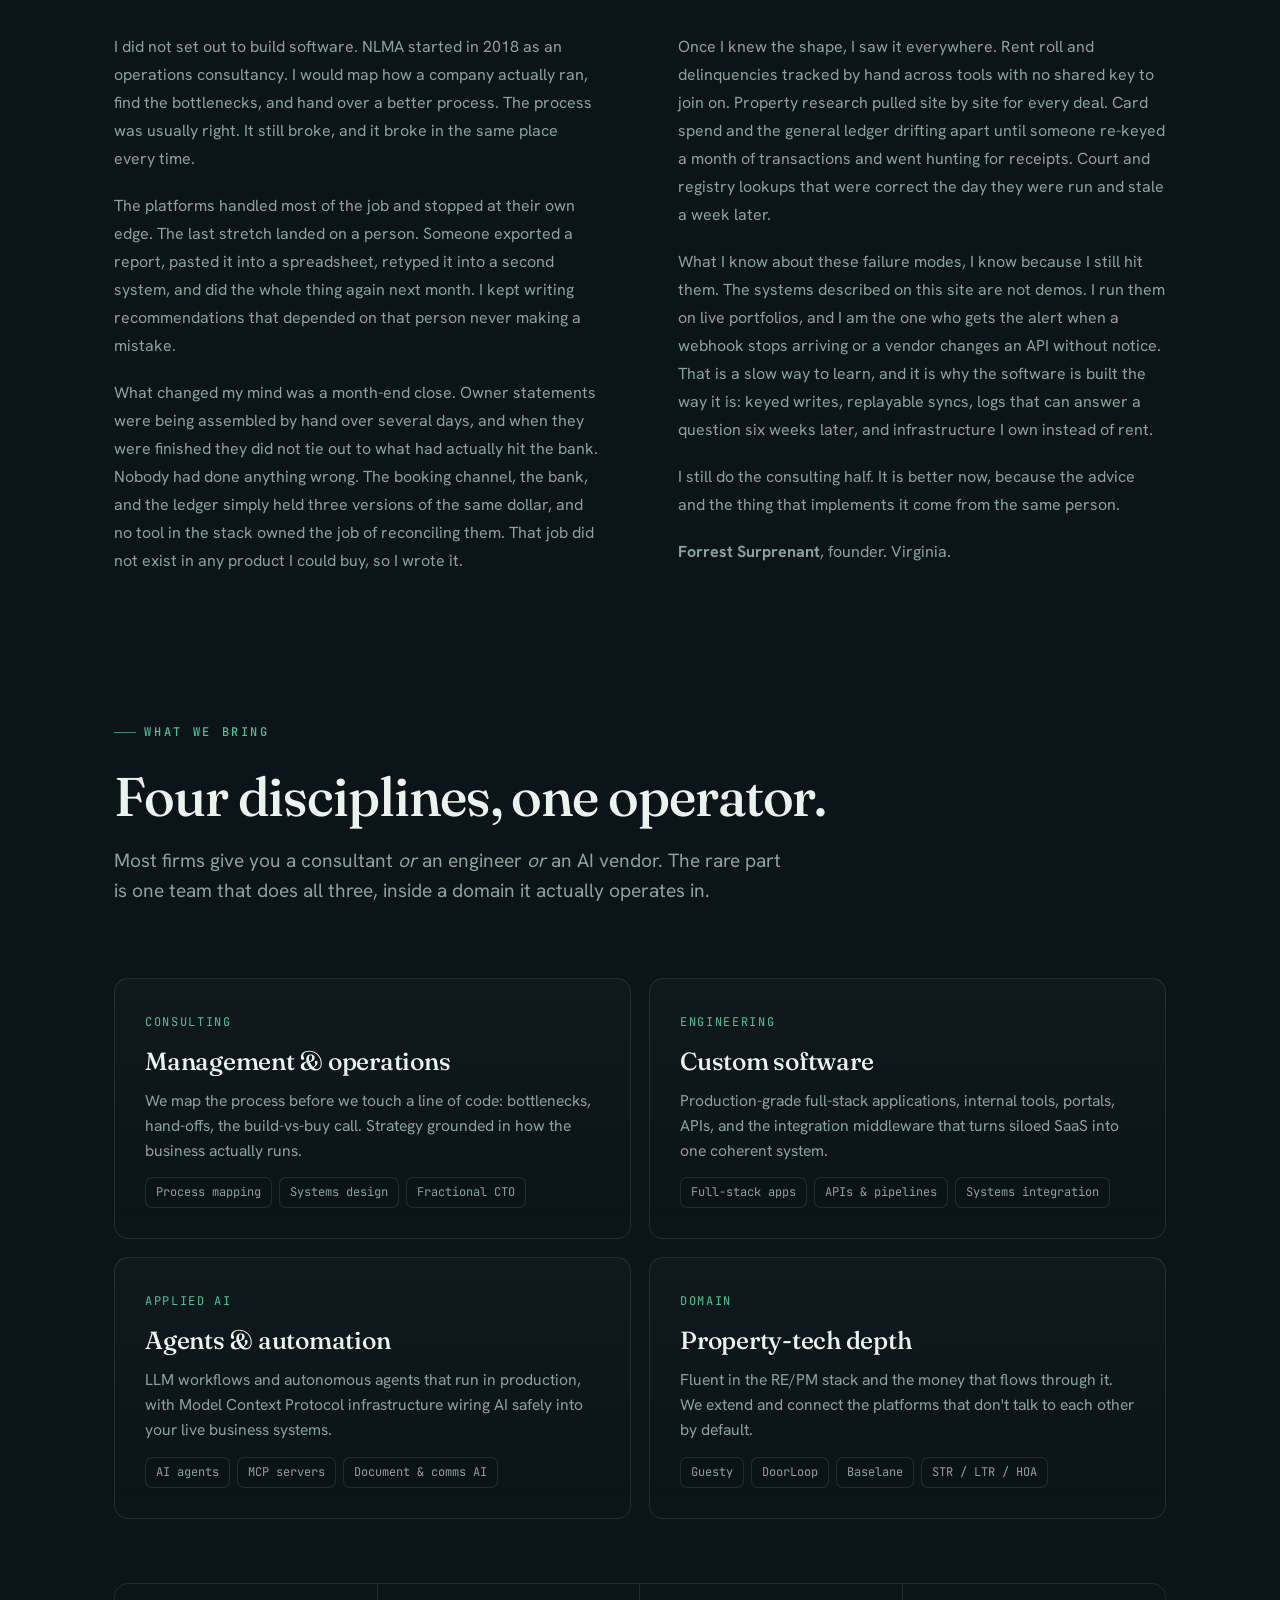
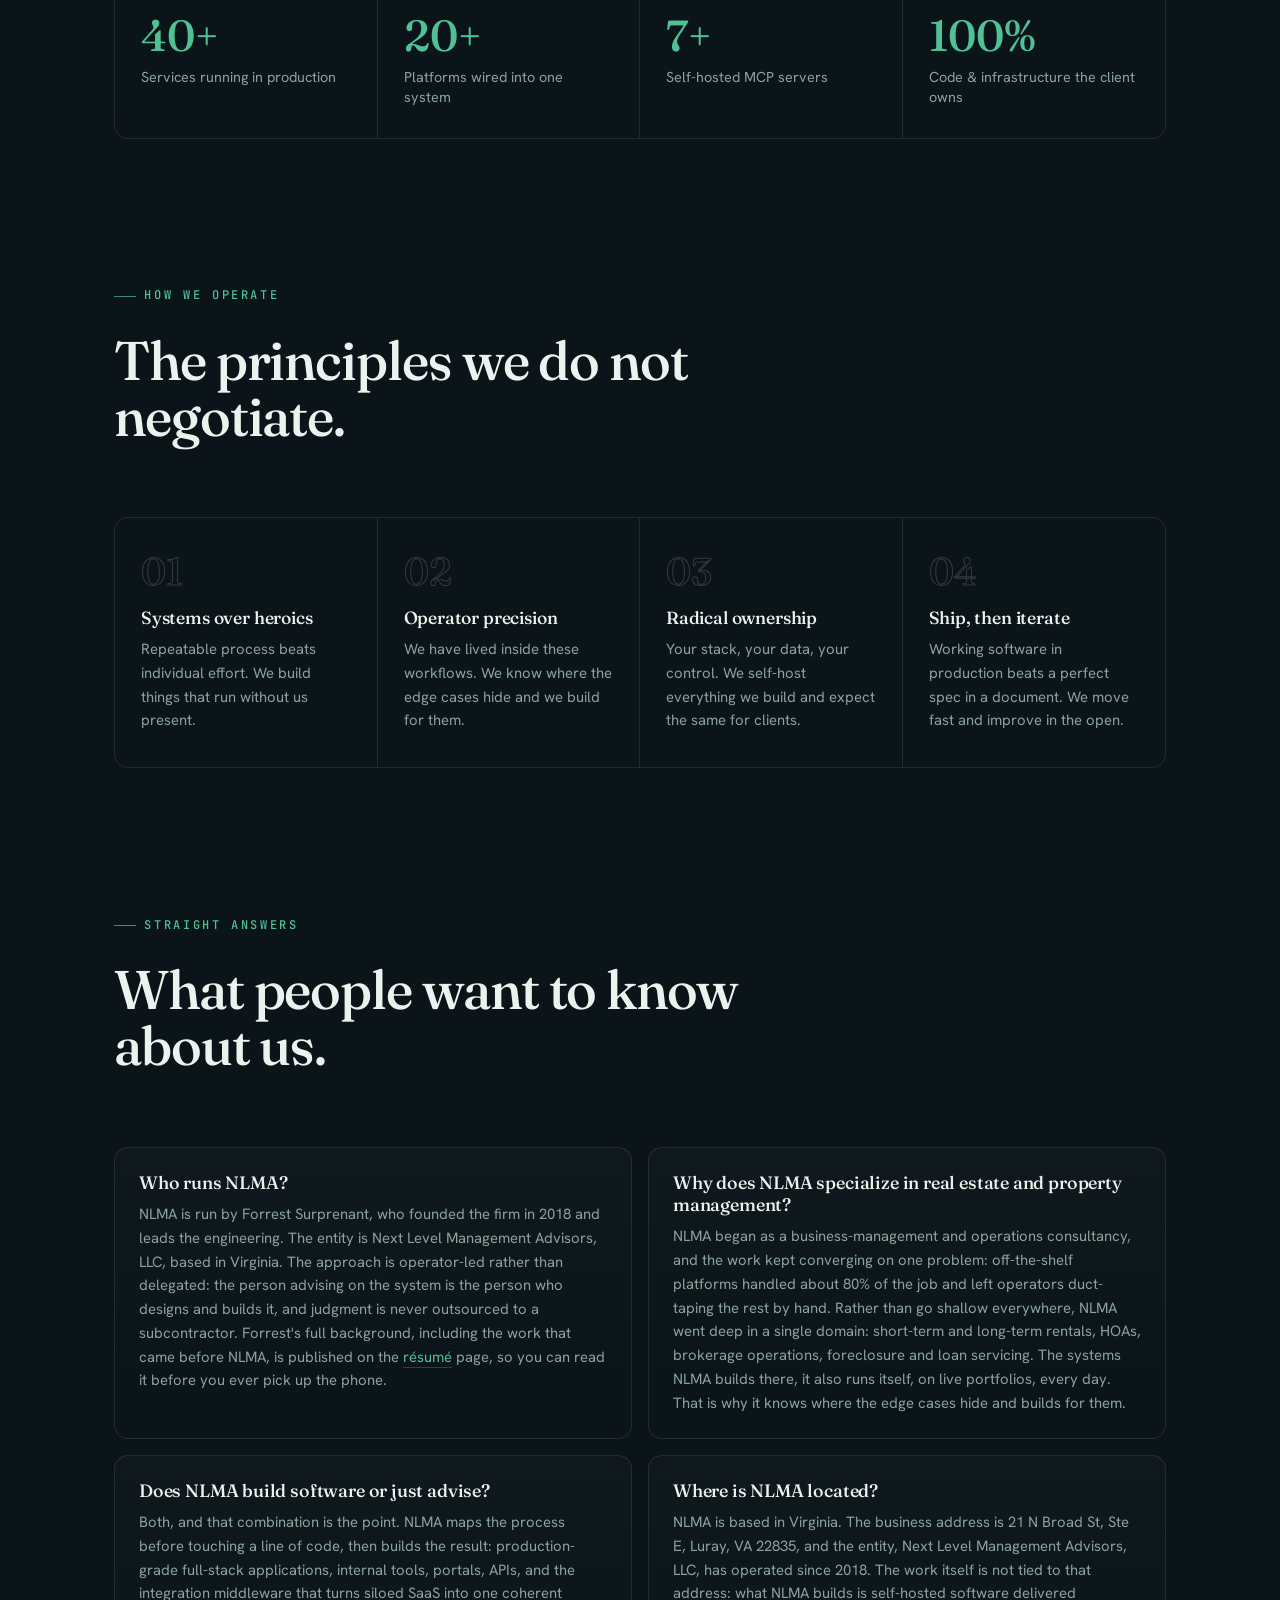
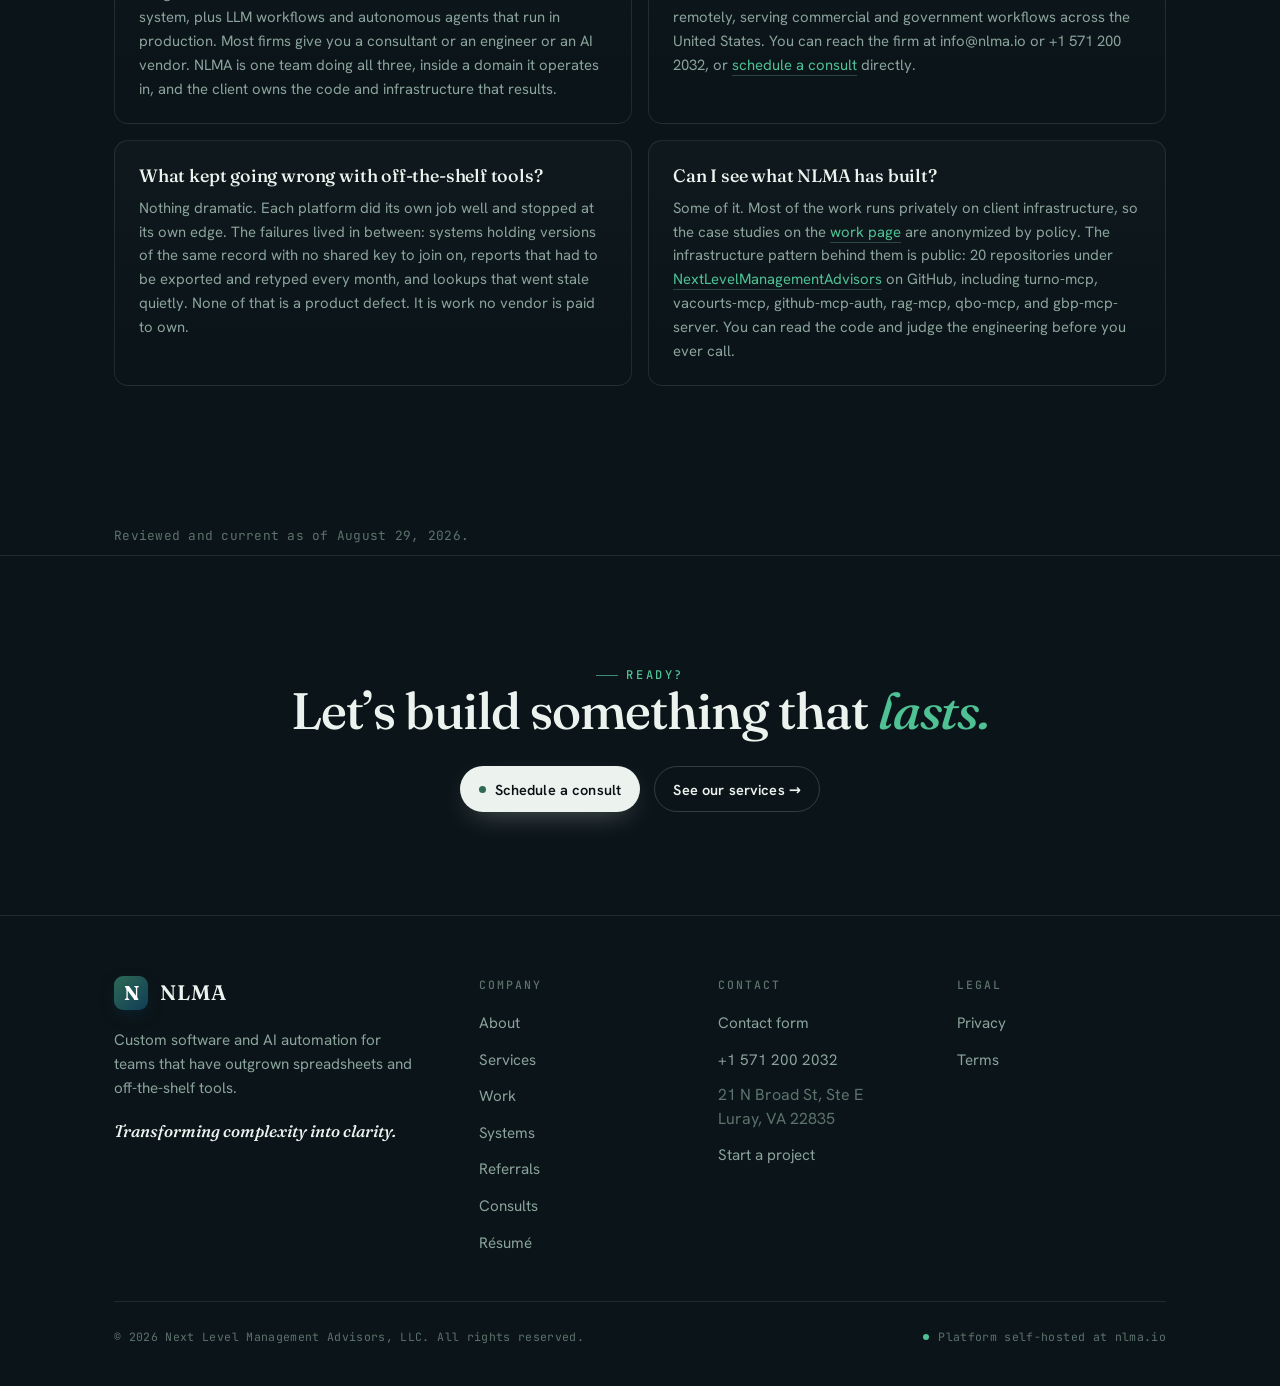
==== commit 129cb97c: "Say how the work is actually done, and make the resume readable while doing it Depth scored 66 becau" ====
--- a/about.html
+++ b/about.html
@@ -8,16 +8,16 @@
 <link rel="apple-touch-icon" href="/apple-touch-icon.png" />
 <link rel="manifest" href="/site.webmanifest" />
 <meta name="theme-color" content="#0B1418" />
-<meta property="og:image" content="https://nlma.io/og-image.png" />
+<meta property="og:image" content="https://nlma.io/og-image.jpg" />
 <meta property="og:image:width" content="1200" />
 <meta property="og:image:height" content="630" />
-<meta property="og:image:secure_url" content="https://nlma.io/og-image.png" />
-<meta property="og:image:type" content="image/png" />
+<meta property="og:image:secure_url" content="https://nlma.io/og-image.jpg" />
+<meta property="og:image:type" content="image/jpeg" />
 <meta property="og:image:alt" content="NLMA - Systems that do the work" />
 <meta name="twitter:card" content="summary_large_image" />
 <meta name="twitter:title" content="Systems that do the work · NLMA" />
 <meta name="twitter:description" content="Operations consulting, software engineering, and applied AI, concentrated in real estate and property management." />
-<meta name="twitter:image" content="https://nlma.io/og-image.png" />
+<meta name="twitter:image" content="https://nlma.io/og-image.jpg" />
 <title>About · NLMA · Next Level Management Advisors</title>
 <meta name="description" content="NLMA pairs operations consulting with senior software engineering and applied AI, concentrated in real estate and property management. Founded by operators who got tired of waiting for the right tools to exist." />
 <link rel="canonical" href="https://nlma.io/about" />
@@ -277,7 +277,7 @@
 </style>
 <noscript><style>.reveal{opacity:1 !important;transform:none !important}[data-boot]{opacity:1 !important}</style></noscript>
 <script type="application/ld+json">
-{"@context":"https://schema.org","@type":"ProfessionalService","@id":"https://nlma.io/#organization","name":"Next Level Management Advisors","alternateName":"NLMA","url":"https://nlma.io","logo":"https://nlma.io/icon-512.png","email":"info@nlma.io","telephone":"+1-571-200-2032","address":{"@type":"PostalAddress","streetAddress":"21 N Broad St, Ste E","addressLocality":"Luray","addressRegion":"VA","postalCode":"22835","addressCountry":"US"},"areaServed":"US","description":"Custom software and AI automation that turns operational complexity into systems that run themselves.","founder":{"@id":"https://nlma.io/#person"}}
+{"@context":"https://schema.org","@type":"ProfessionalService","@id":"https://nlma.io/#organization","name":"Next Level Management Advisors","alternateName":"NLMA","url":"https://nlma.io","logo":"https://nlma.io/icon-512.png","image":"https://nlma.io/og-image.jpg","sameAs":["https://github.com/NextLevelManagementAdvisors","https://www.linkedin.com/in/forrestsurprenant"],"email":"info@nlma.io","telephone":"+1-571-200-2032","address":{"@type":"PostalAddress","streetAddress":"21 N Broad St, Ste E","addressLocality":"Luray","addressRegion":"VA","postalCode":"22835","addressCountry":"US"},"areaServed":"US","description":"Custom software and AI automation that turns operational complexity into systems that run themselves.","founder":{"@id":"https://nlma.io/#person"}}
 </script>
 <script type="application/ld+json">
 {"@context":"https://schema.org","@type":"BreadcrumbList","itemListElement":[{"@type":"ListItem","position":1,"name":"Home","item":"https://nlma.io/"},{"@type":"ListItem","position":2,"name":"About","item":"https://nlma.io/about"}]}
@@ -365,6 +365,29 @@
   </div>
 </section>
 
+<!-- FROM THE FOUNDER -->
+<section class="section" style="padding-top:0">
+  <div class="wrap">
+    <div class="section-head reveal">
+      <span class="eyebrow">From the founder</span>
+      <h2>Why I stopped writing recommendations and <span class="it">started writing software.</span></h2>
+    </div>
+    <div class="story-grid">
+      <div class="story-copy reveal">
+        <p>I did not set out to build software. NLMA started in 2018 as an operations consultancy. I would map how a company actually ran, find the bottlenecks, and hand over a better process. The process was usually right. It still broke, and it broke in the same place every time.</p>
+        <p>The platforms handled most of the job and stopped at their own edge. The last stretch landed on a person. Someone exported a report, pasted it into a spreadsheet, retyped it into a second system, and did the whole thing again next month. I kept writing recommendations that depended on that person never making a mistake.</p>
+        <p>What changed my mind was a month-end close. Owner statements were being assembled by hand over several days, and when they were finished they did not tie out to what had actually hit the bank. Nobody had done anything wrong. The booking channel, the bank, and the ledger simply held three versions of the same dollar, and no tool in the stack owned the job of reconciling them. That job did not exist in any product I could buy, so I wrote it.</p>
+      </div>
+      <div class="story-copy reveal" data-d="1">
+        <p>Once I knew the shape, I saw it everywhere. Rent roll and delinquencies tracked by hand across tools with no shared key to join on. Property research pulled site by site for every deal. Card spend and the general ledger drifting apart until someone re-keyed a month of transactions and went hunting for receipts. Court and registry lookups that were correct the day they were run and stale a week later.</p>
+        <p>What I know about these failure modes, I know because I still hit them. The systems described on this site are not demos. I run them on live portfolios, and I am the one who gets the alert when a webhook stops arriving or a vendor changes an API without notice. That is a slow way to learn, and it is why the software is built the way it is: keyed writes, replayable syncs, logs that can answer a question six weeks later, and infrastructure I own instead of rent.</p>
+        <p>I still do the consulting half. It is better now, because the advice and the thing that implements it come from the same person.</p>
+        <p><strong>Forrest Surprenant</strong>, founder. Virginia.</p>
+      </div>
+    </div>
+  </div>
+</section>
+
 <!-- EXPERTISE -->
 <section class="section" style="padding-top:0">
   <div class="wrap">
@@ -463,6 +486,14 @@
       <div class="qa-item reveal" data-d="3">
         <h3>Where is NLMA located?</h3>
         <p>NLMA is based in Virginia. The business address is 21 N Broad St, Ste E, Luray, VA 22835, and the entity, Next Level Management Advisors, LLC, has operated since 2018. The work itself is not tied to that address: what NLMA builds is self-hosted software delivered remotely, serving commercial and government workflows across the United States. You can reach the firm at info@nlma.io or +1 571 200 2032, or <a href="/consults">schedule a consult</a> directly.</p>
+      </div>
+      <div class="qa-item reveal">
+        <h3>What kept going wrong with off-the-shelf tools?</h3>
+        <p>Nothing dramatic. Each platform did its own job well and stopped at its own edge. The failures lived in between: systems holding versions of the same record with no shared key to join on, reports that had to be exported and retyped every month, and lookups that went stale quietly. None of that is a product defect. It is work no vendor is paid to own.</p>
+      </div>
+      <div class="qa-item reveal" data-d="1">
+        <h3>Can I see what NLMA has built?</h3>
+        <p>Some of it. Most of the work runs privately on client infrastructure, so the case studies on the <a href="/portfolio">work page</a> are anonymized by policy. The infrastructure pattern behind them is public: 20 repositories under <a href="https://github.com/NextLevelManagementAdvisors" target="_blank" rel="noopener">NextLevelManagementAdvisors</a> on GitHub, including turno-mcp, vacourts-mcp, github-mcp-auth, rag-mcp, qbo-mcp, and gbp-mcp-server. You can read the code and judge the engineering before you ever call.</p>
       </div>
     </div>
   </div>
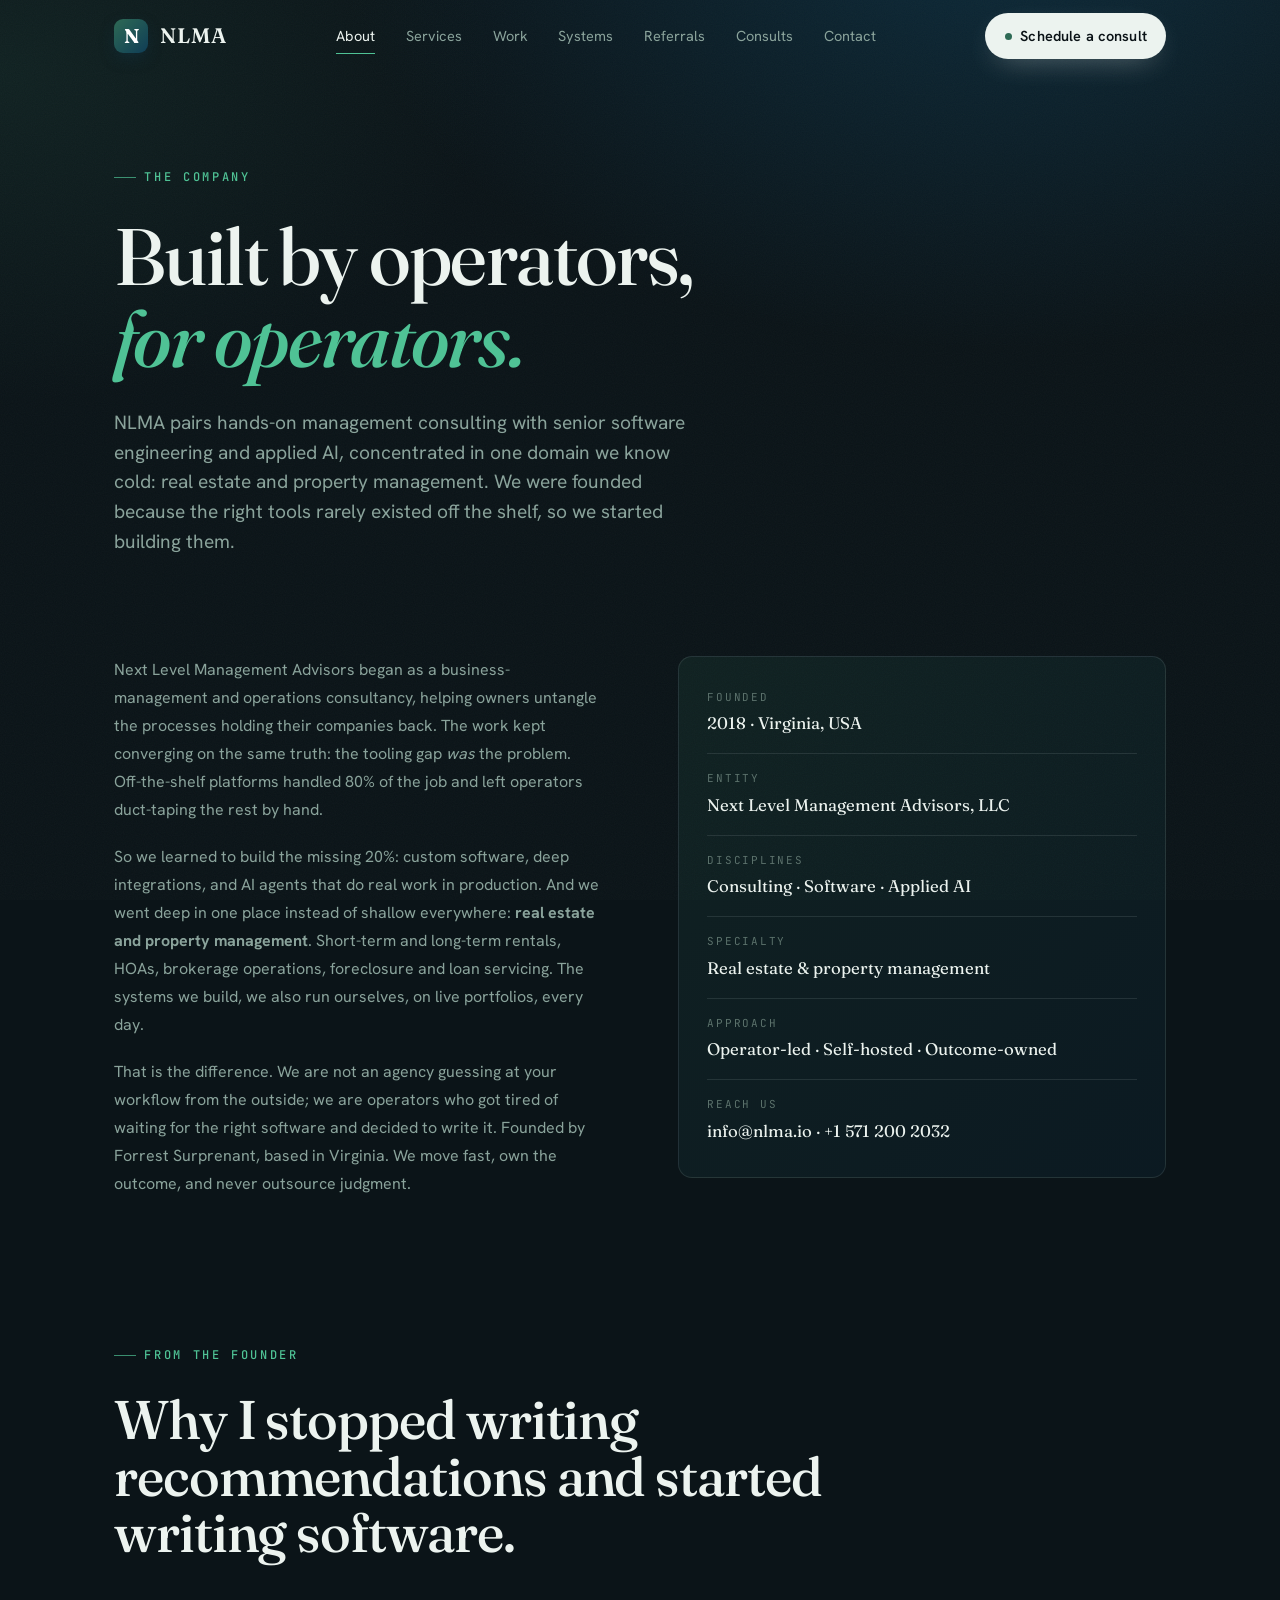
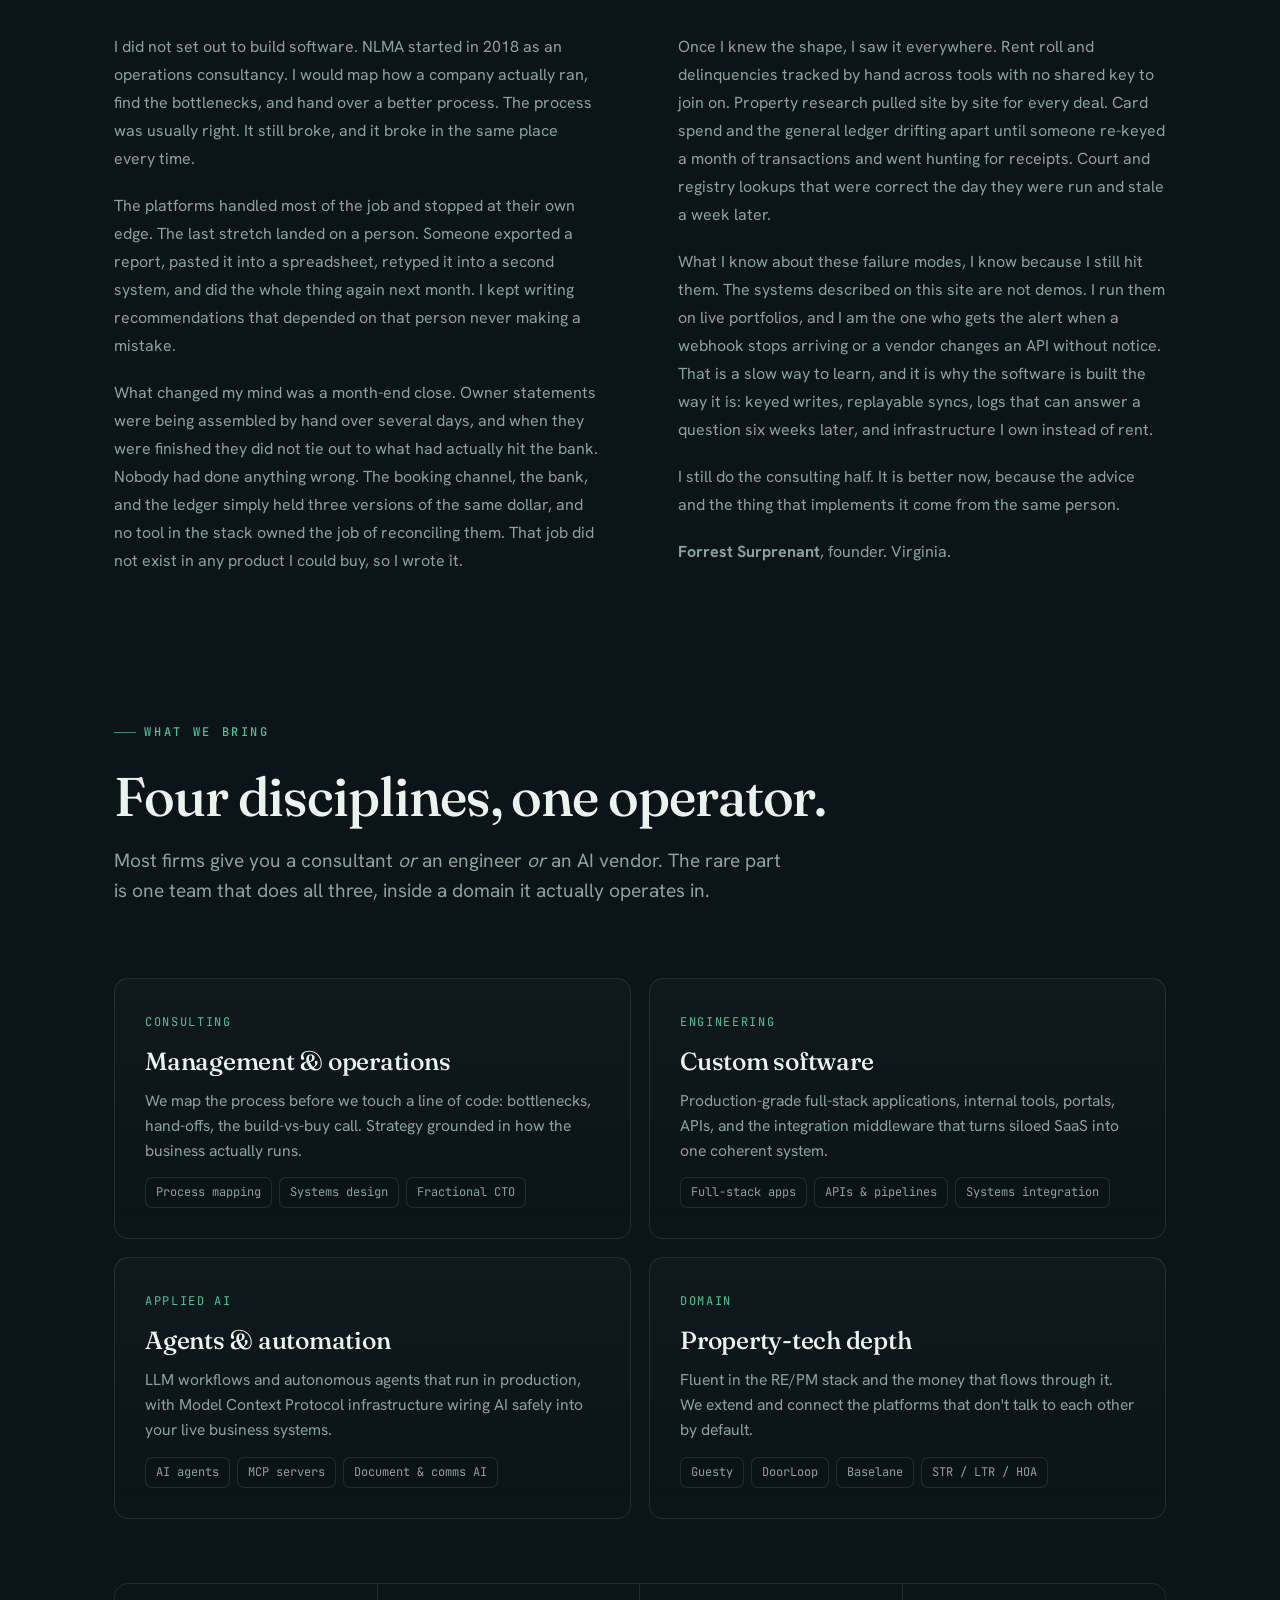
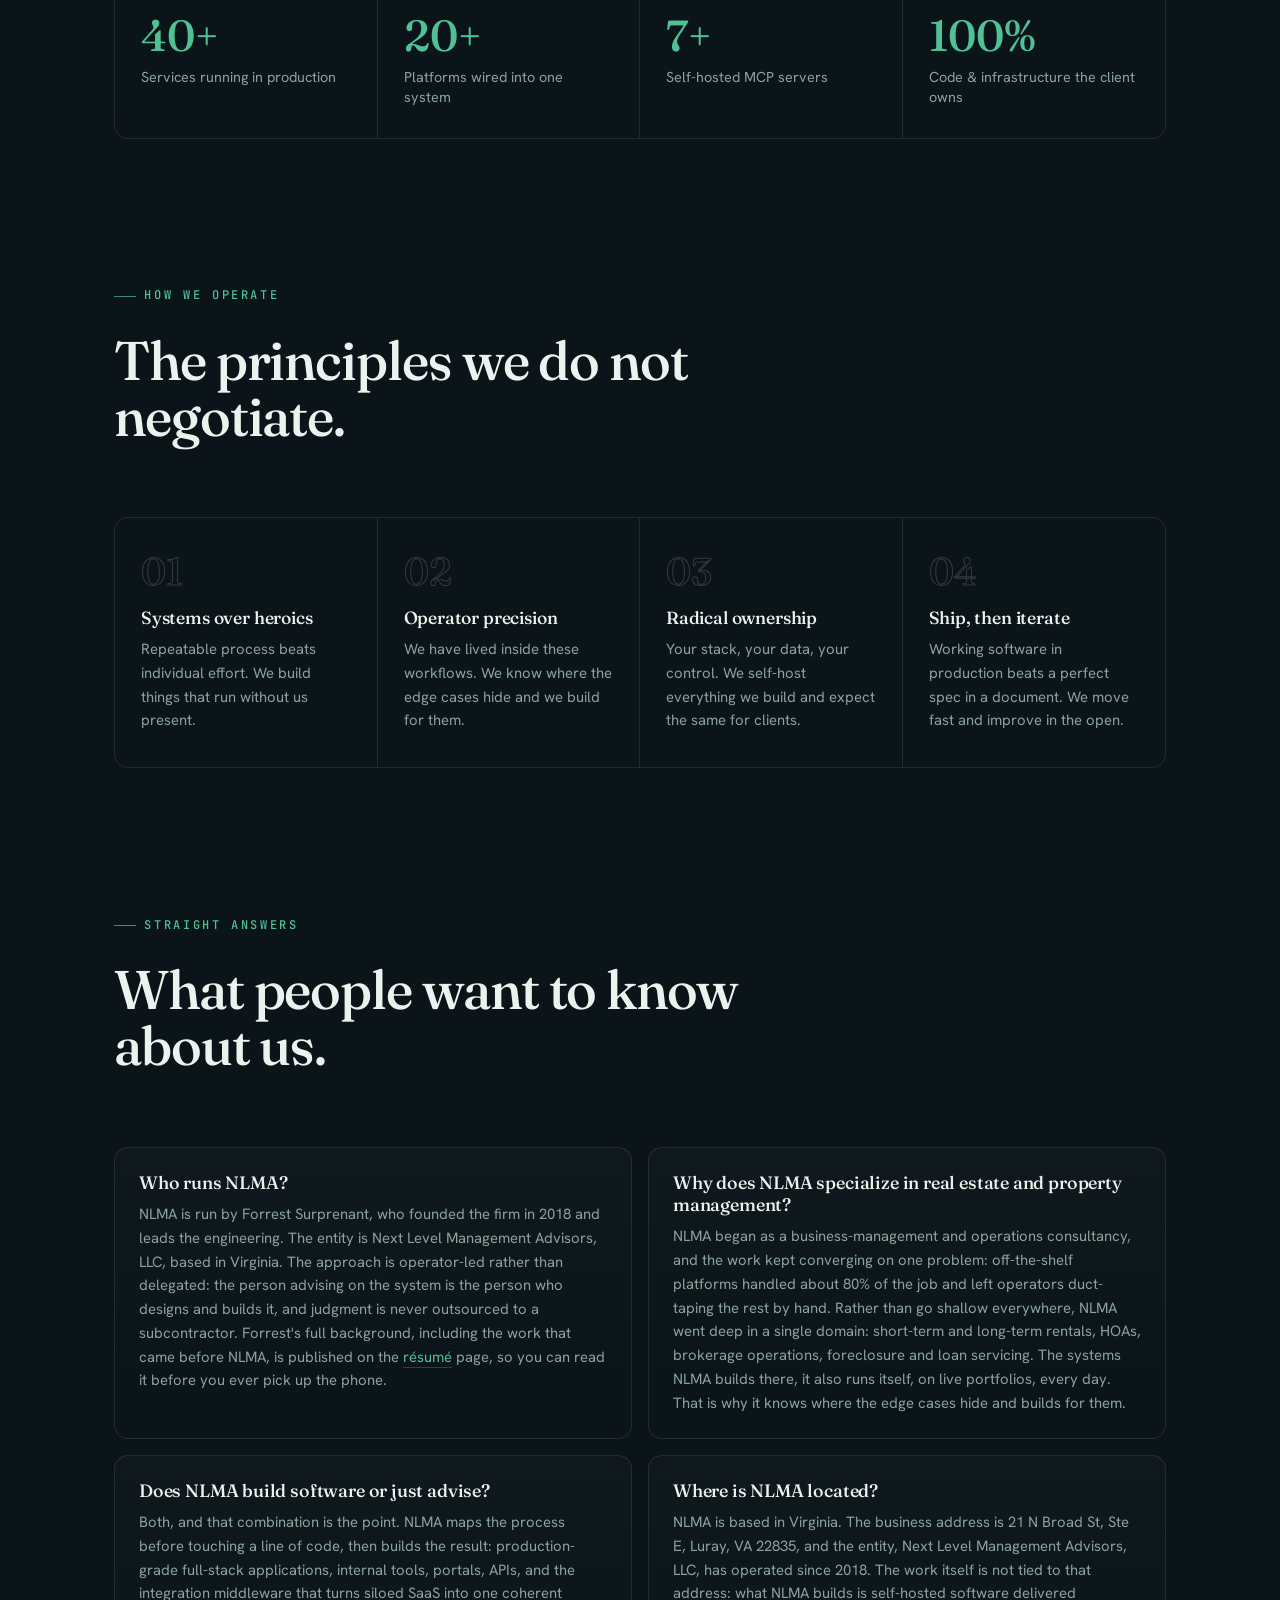
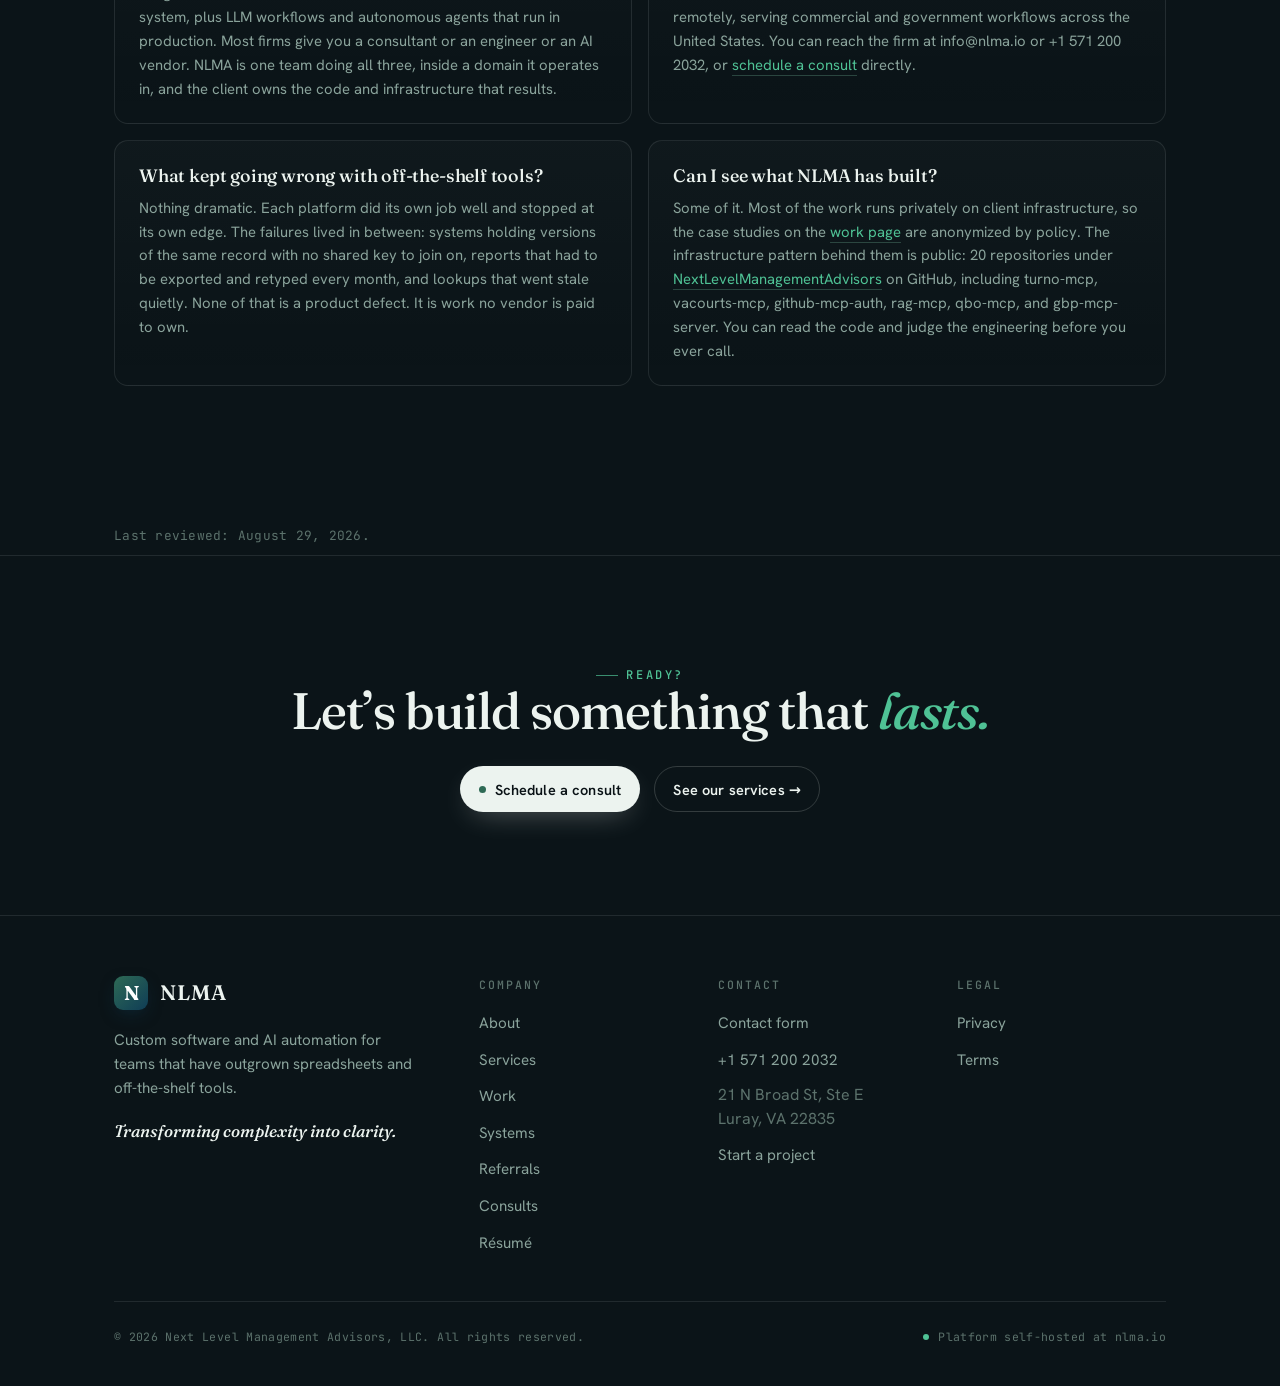
==== commit 17fbff42: "Word the review date the way a machine expects to read it The stamp said "Reviewed and current as of" ====
--- a/about.html
+++ b/about.html
@@ -499,7 +499,7 @@
   </div>
 </section>
 
-<div class="wrap"><p class="reviewed-stamp">Reviewed and current as of <time datetime="2026-08-29">August 29, 2026</time>.</p></div>
+<div class="wrap"><p class="reviewed-stamp">Last reviewed: <time datetime="2026-08-29">August 29, 2026</time>.</p></div>
 
 <!-- CTA -->
 <section class="cta-strip">
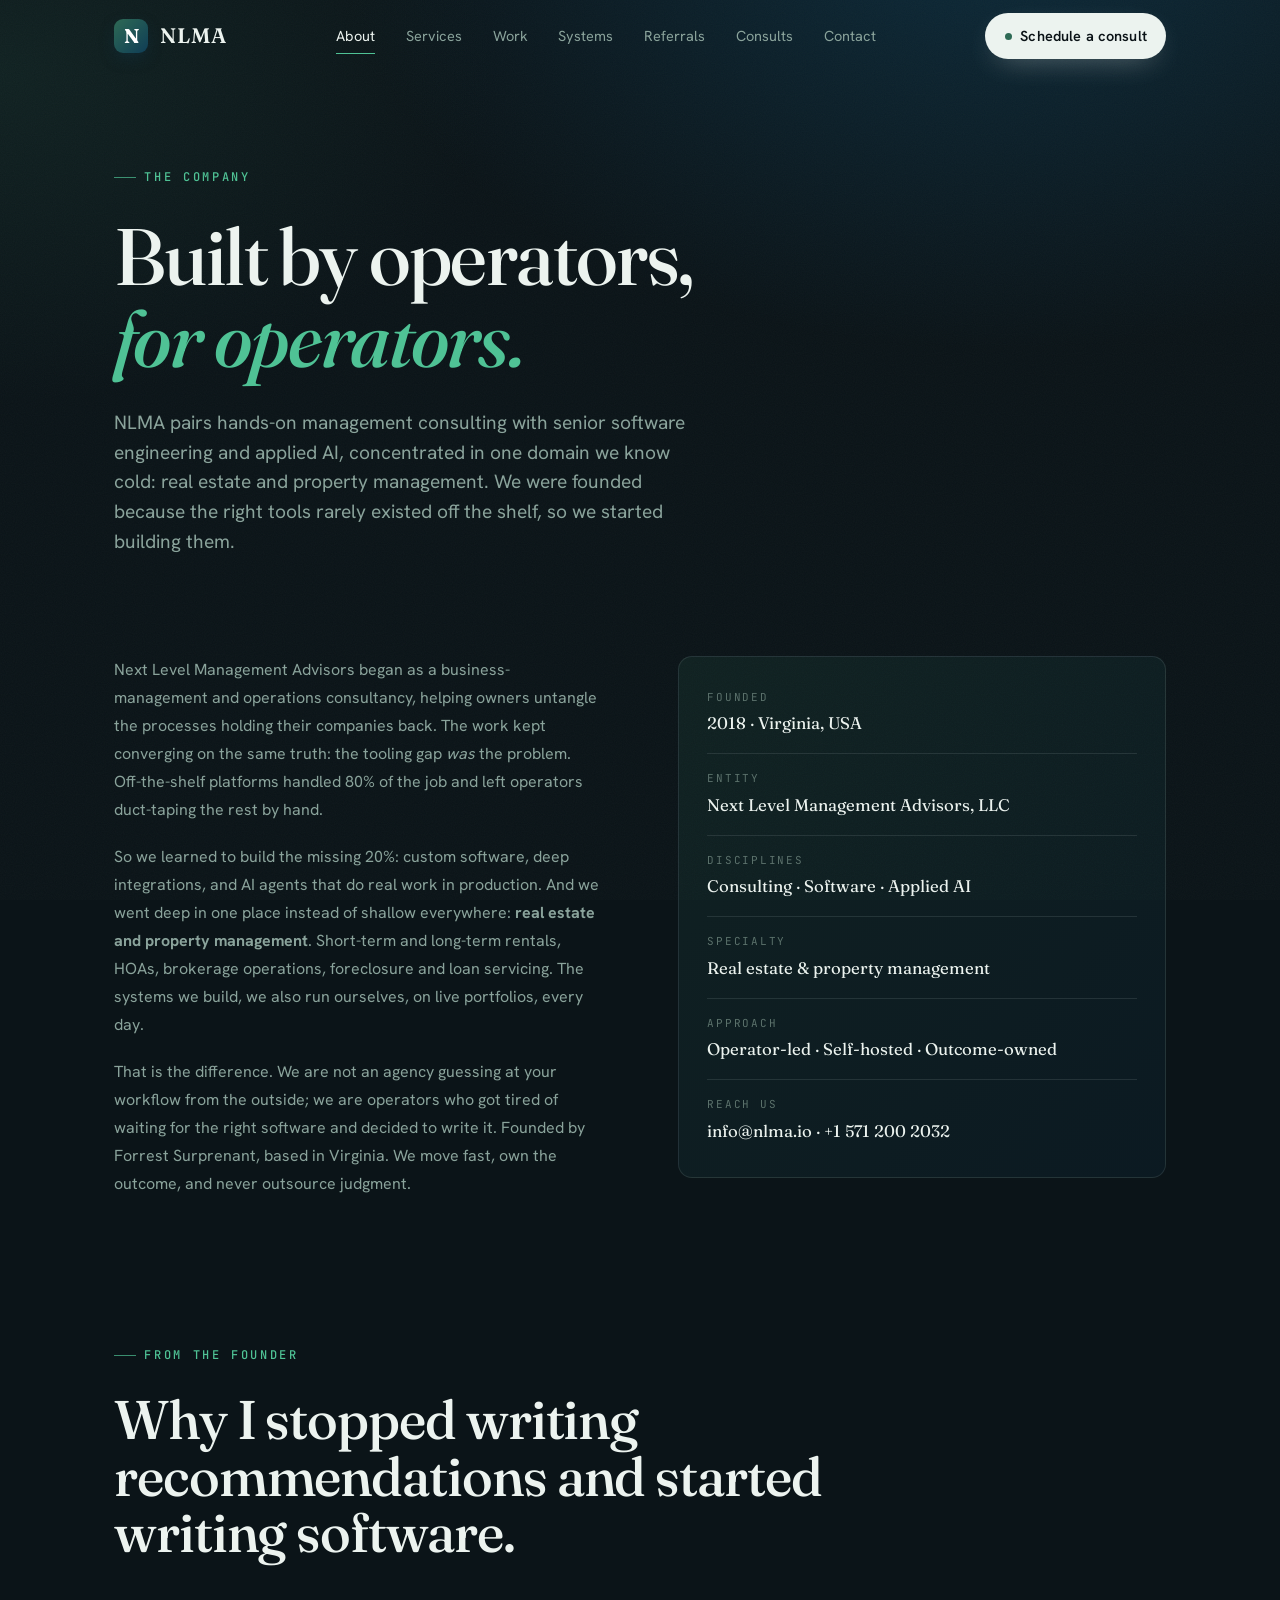
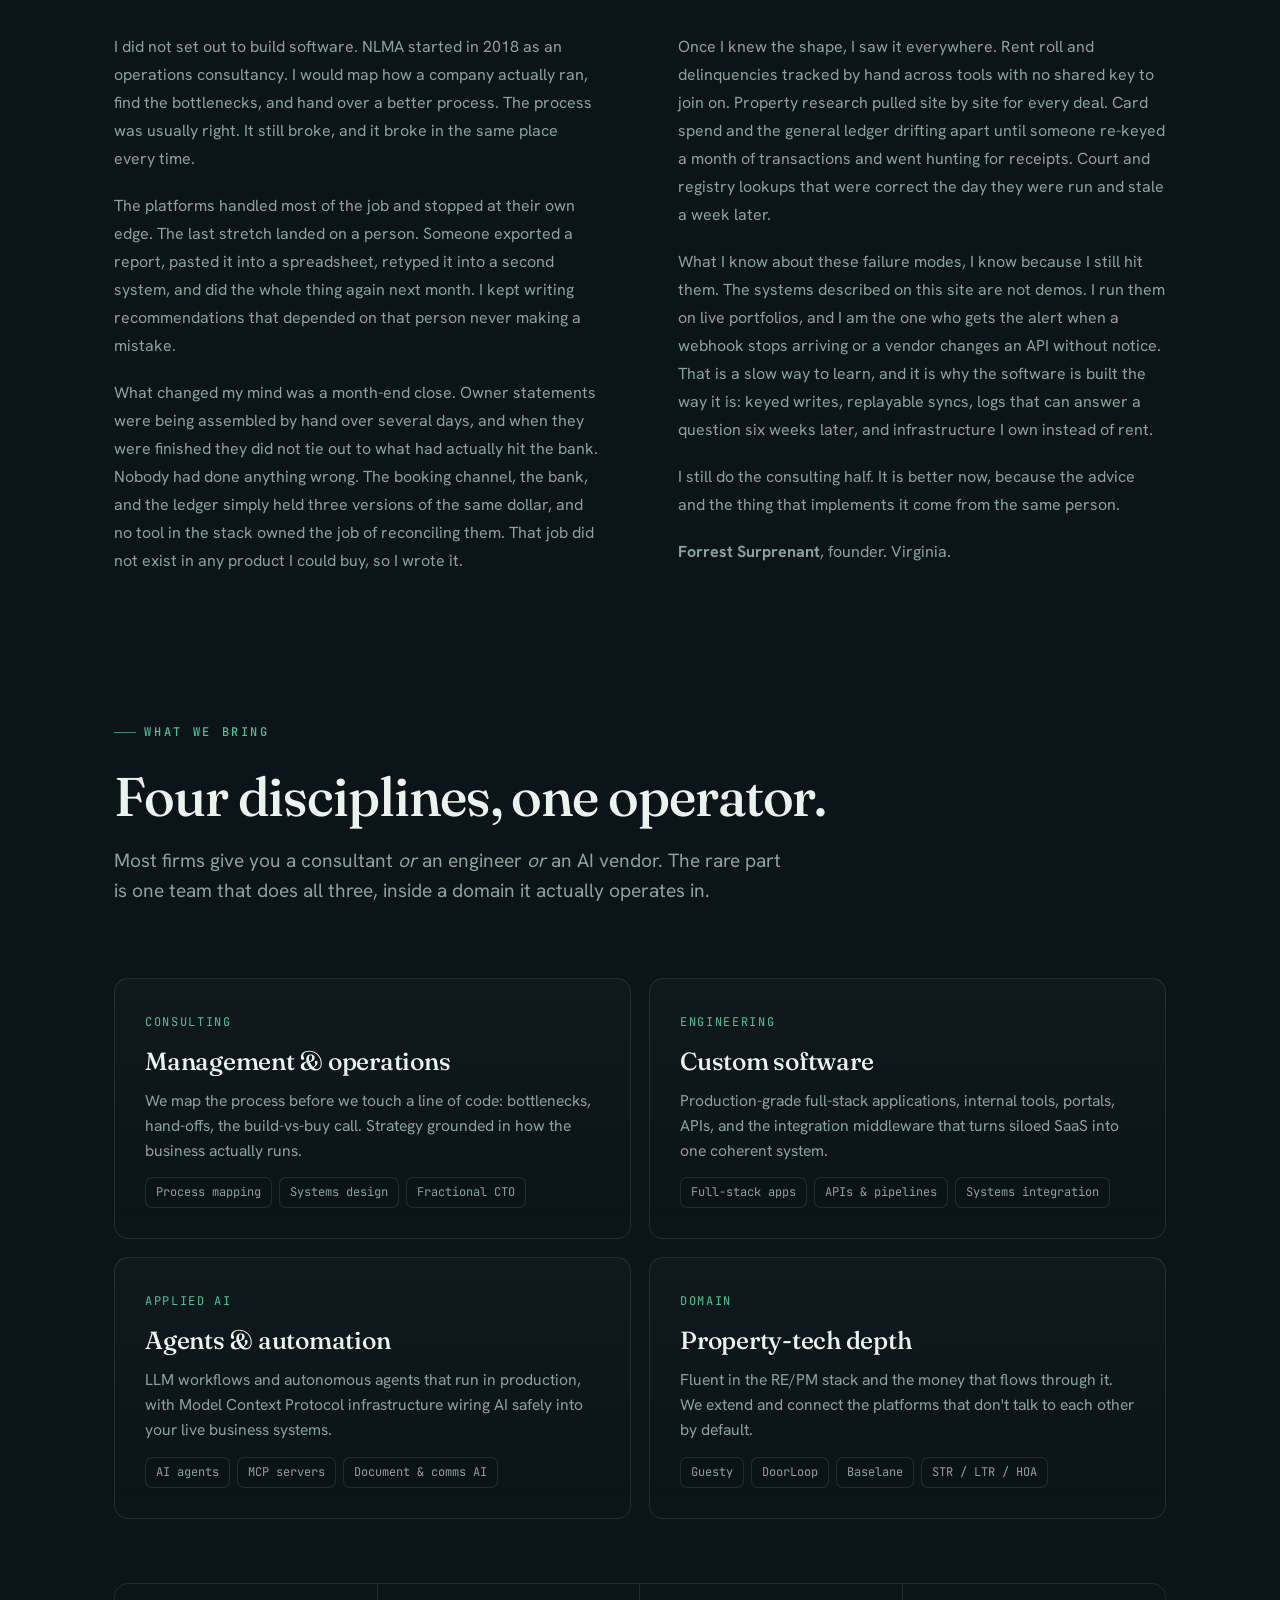
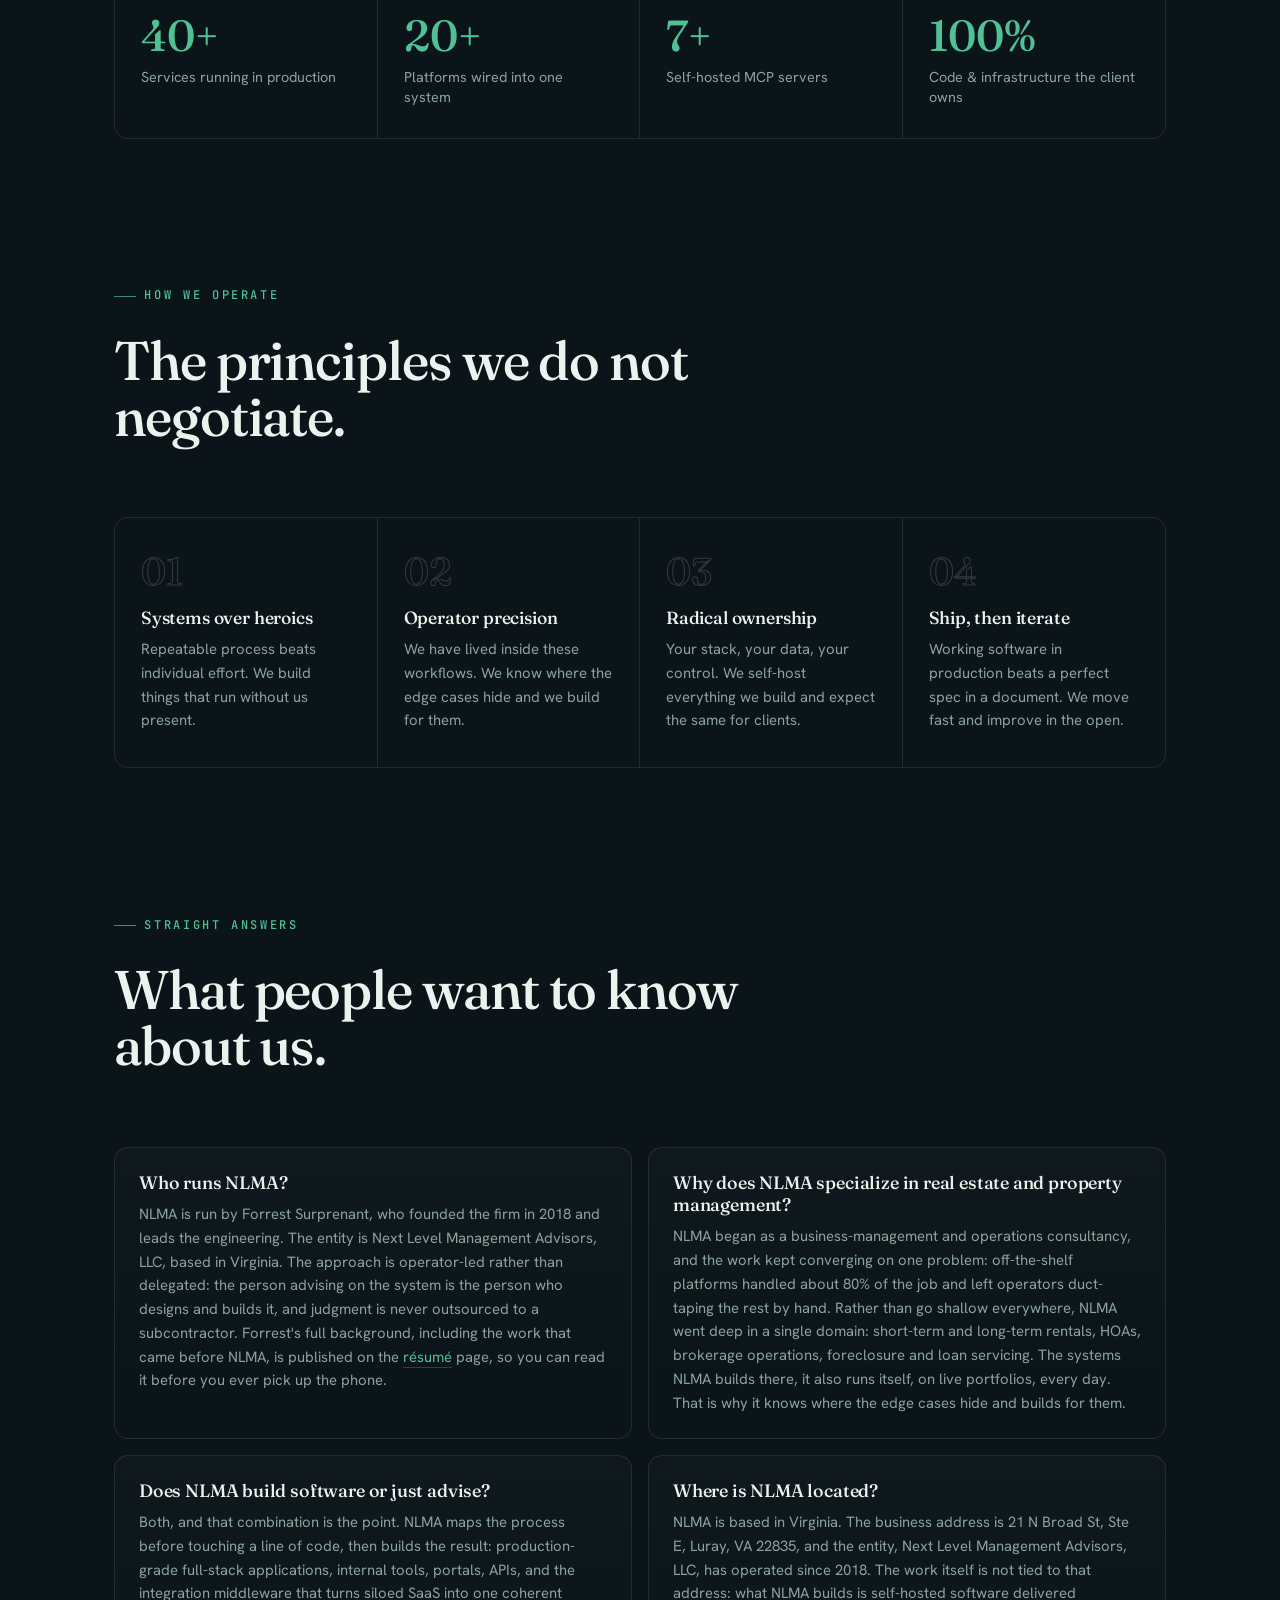
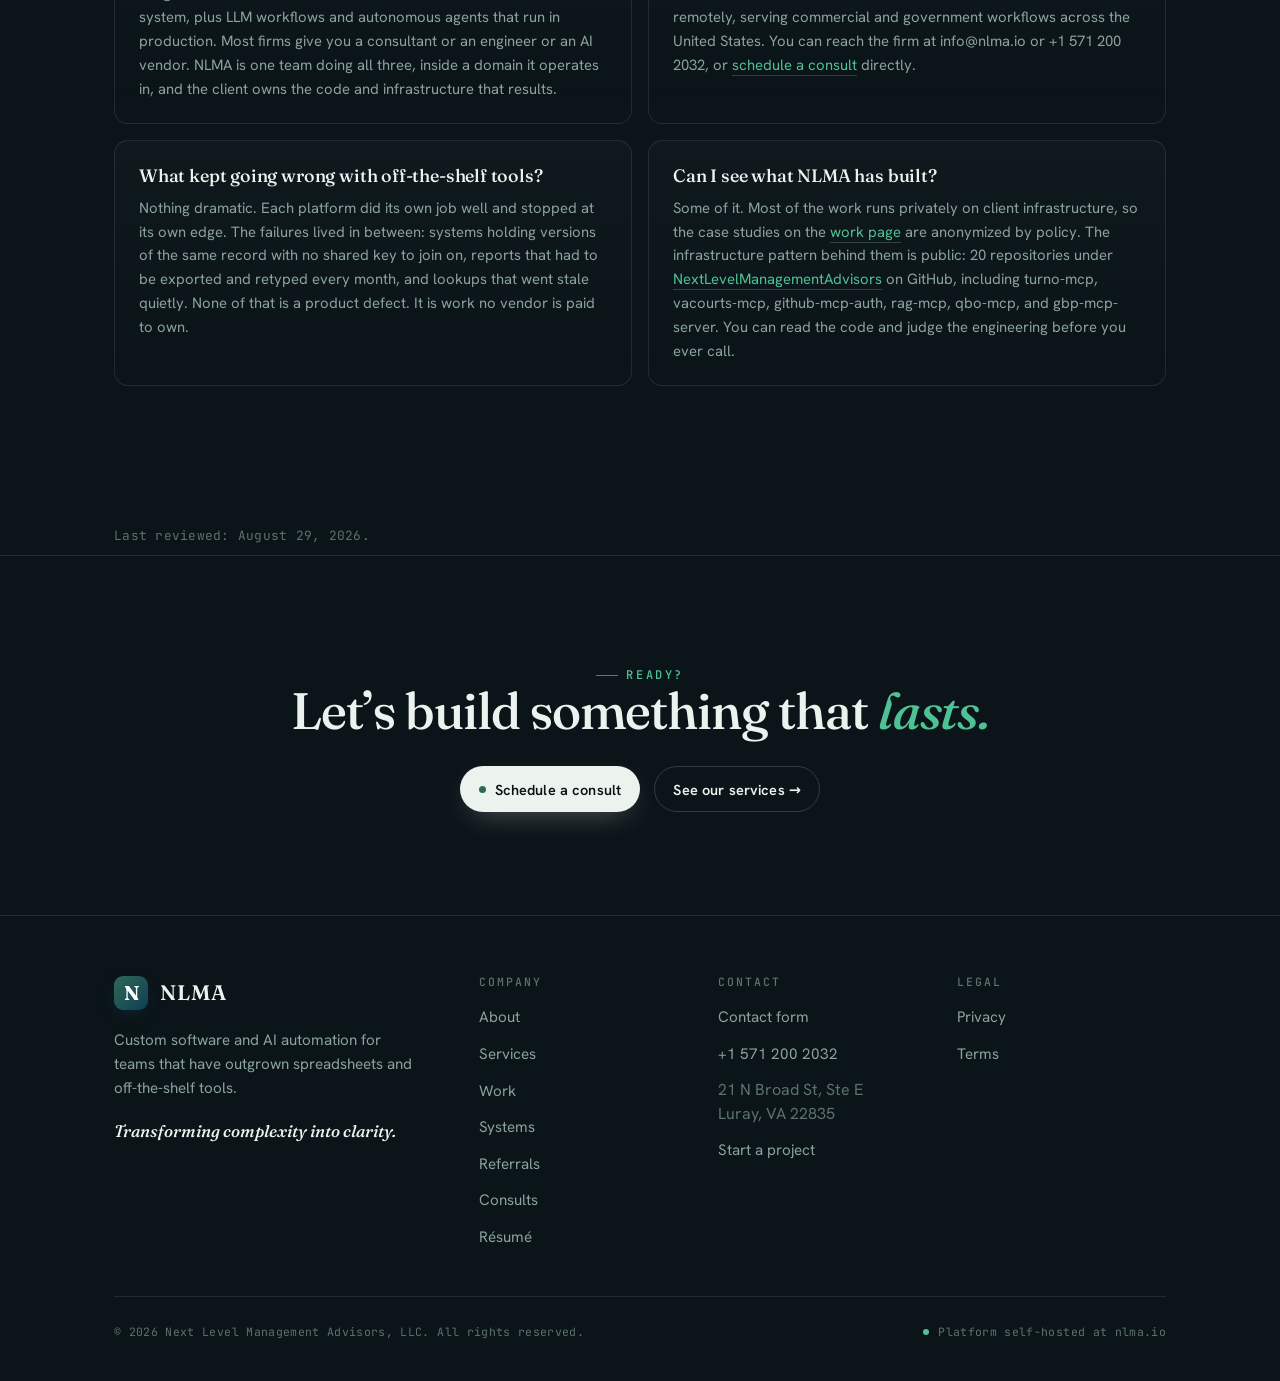
==== commit 187e51f7: "Stop the footer from claiming to be a subsection of the CTA above it Seven pages closed their conten" ====
--- a/about.html
+++ b/about.html
@@ -15,11 +15,16 @@
 <meta property="og:image:type" content="image/jpeg" />
 <meta property="og:image:alt" content="NLMA - Systems that do the work" />
 <meta name="twitter:card" content="summary_large_image" />
-<meta name="twitter:title" content="Systems that do the work · NLMA" />
-<meta name="twitter:description" content="Operations consulting, software engineering, and applied AI, concentrated in real estate and property management." />
+<meta name="twitter:title" content="Operators who build their own tools · NLMA" />
+<meta name="twitter:description" content="NLMA pairs operations consulting with software engineering and applied AI, concentrated in real estate and property management. Built by operators." />
 <meta name="twitter:image" content="https://nlma.io/og-image.jpg" />
+<meta property="og:title" content="Operators who build their own tools · NLMA" />
+<meta property="og:description" content="NLMA pairs operations consulting with software engineering and applied AI, concentrated in real estate and property management. Built by operators." />
+<meta property="og:type" content="website" />
+<meta property="og:url" content="https://nlma.io/about" />
+<meta property="og:site_name" content="NLMA" />
 <title>About · NLMA · Next Level Management Advisors</title>
-<meta name="description" content="NLMA pairs operations consulting with senior software engineering and applied AI, concentrated in real estate and property management. Founded by operators who got tired of waiting for the right tools to exist." />
+<meta name="description" content="NLMA pairs operations consulting with software engineering and applied AI, concentrated in real estate and property management. Built by operators." />
 <link rel="canonical" href="https://nlma.io/about" />
 <link rel="preload" href="/fonts/fraunces-roman.woff2" as="font" type="font/woff2" crossorigin />
 <link rel="preload" href="/fonts/hanken-grotesk.woff2" as="font" type="font/woff2" crossorigin />
@@ -155,7 +160,7 @@
 .foot-top{display:grid;grid-template-columns:1.6fr 1fr 1fr 1fr;gap:30px;padding-bottom:46px;border-bottom:1px solid var(--line)}
 .foot .blurb{color:var(--muted);font-size:.95rem;max-width:34ch;margin:18px 0 0}
 .foot .tagline{font-family:var(--f-display);font-style:italic;color:var(--paper);font-size:1.05rem;margin-top:18px}
-.foot h4{font-family:var(--f-mono);font-size:11.5px;letter-spacing:.18em;text-transform:uppercase;color:var(--faint);font-weight:500;margin:0 0 16px}
+.foot h3{font-family:var(--f-mono);font-size:11.5px;letter-spacing:.18em;text-transform:uppercase;color:var(--faint);font-weight:500;margin:0 0 16px}
 .foot ul{list-style:none;margin:0;padding:0;display:flex;flex-direction:column;gap:11px}
 .foot ul a{color:var(--muted);font-size:.95rem;transition:color .25s}
 .foot ul a:hover{color:var(--signal)}
@@ -527,7 +532,7 @@
         <p class="tagline">Transforming complexity into clarity.</p>
       </div>
       <div>
-        <h4>Company</h4>
+        <h3>Company</h3>
         <ul>
           <li><a href="/about">About</a></li>
           <li><a href="/services">Services</a></li>
@@ -539,7 +544,7 @@
         </ul>
       </div>
       <div>
-        <h4>Contact</h4>
+        <h3>Contact</h3>
         <ul>
           <li><a href="/#contact">Contact form</a></li>
           <li><a href="tel:+15712002032">+1 571 200 2032</a></li>
@@ -548,7 +553,7 @@
         </ul>
       </div>
       <div>
-        <h4>Legal</h4>
+        <h3>Legal</h3>
         <ul>
           <li><a href="/privacy">Privacy</a></li>
           <li><a href="/terms">Terms</a></li>
